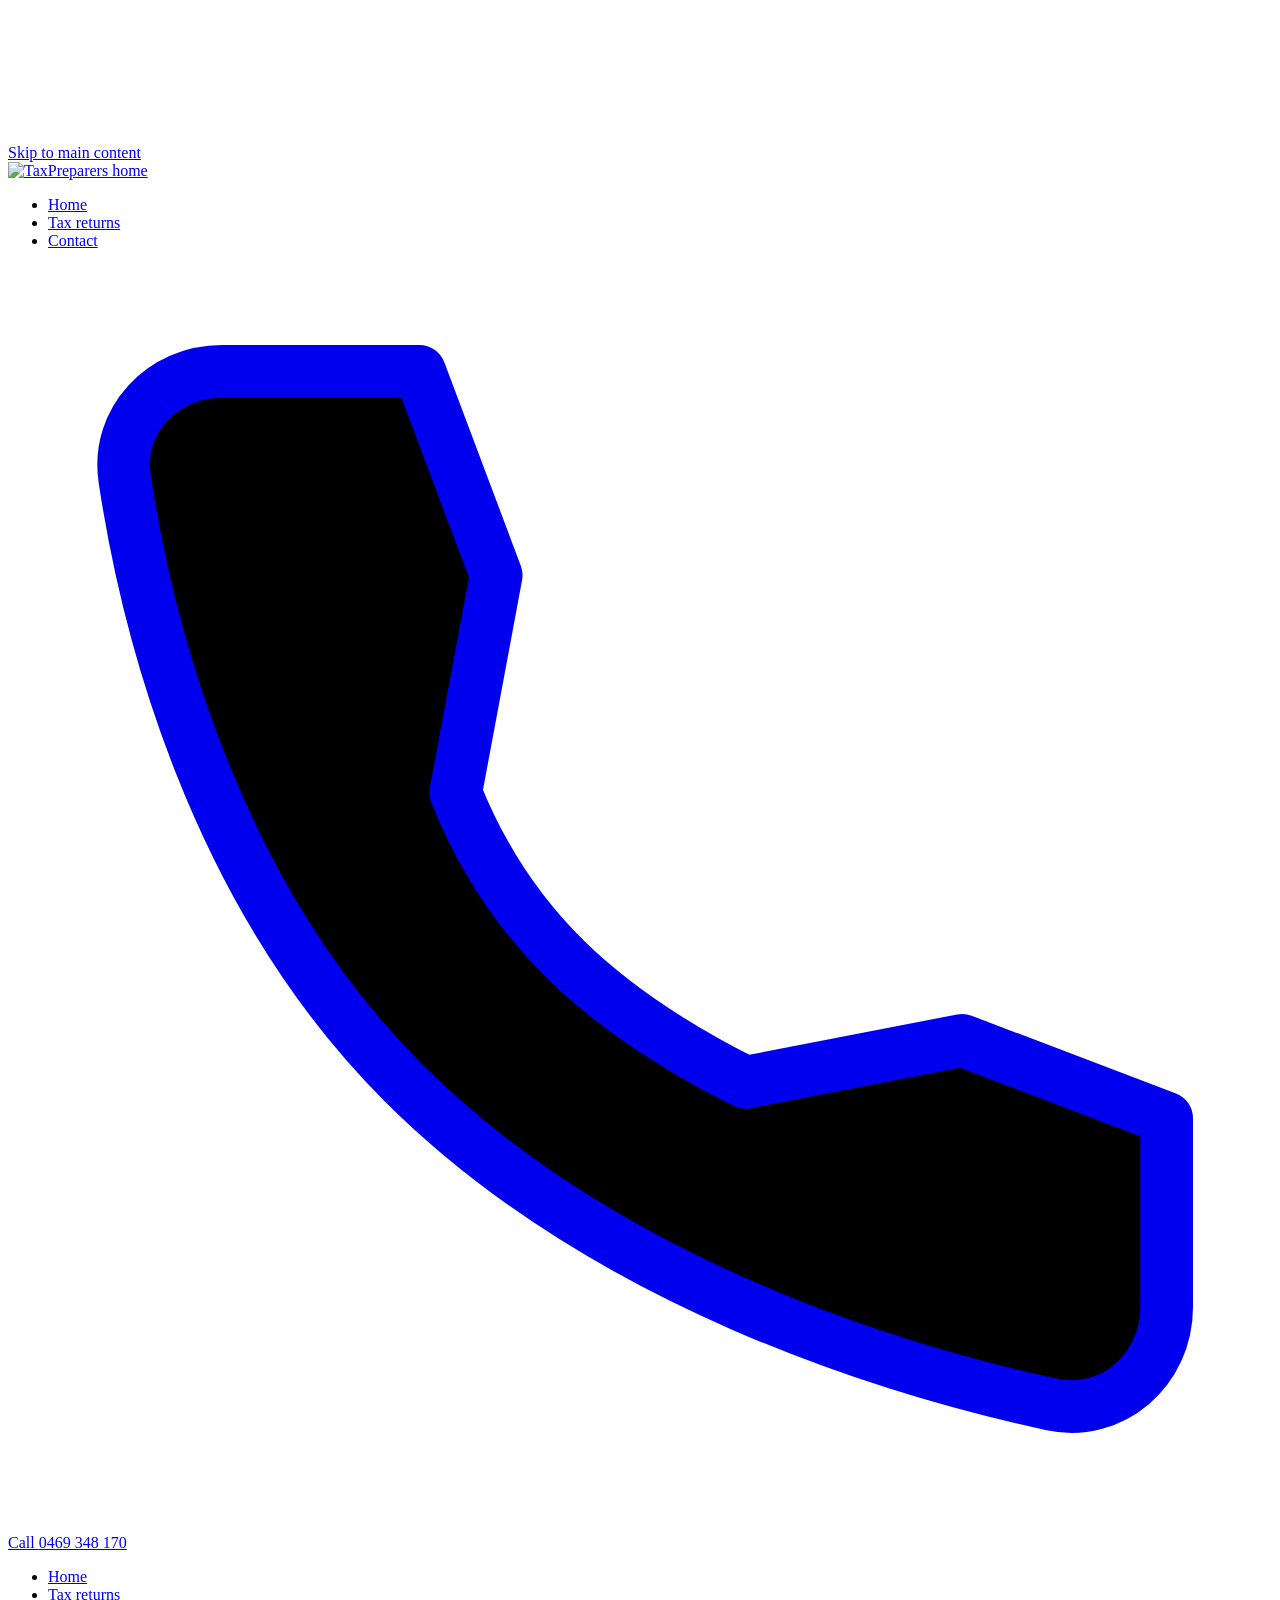
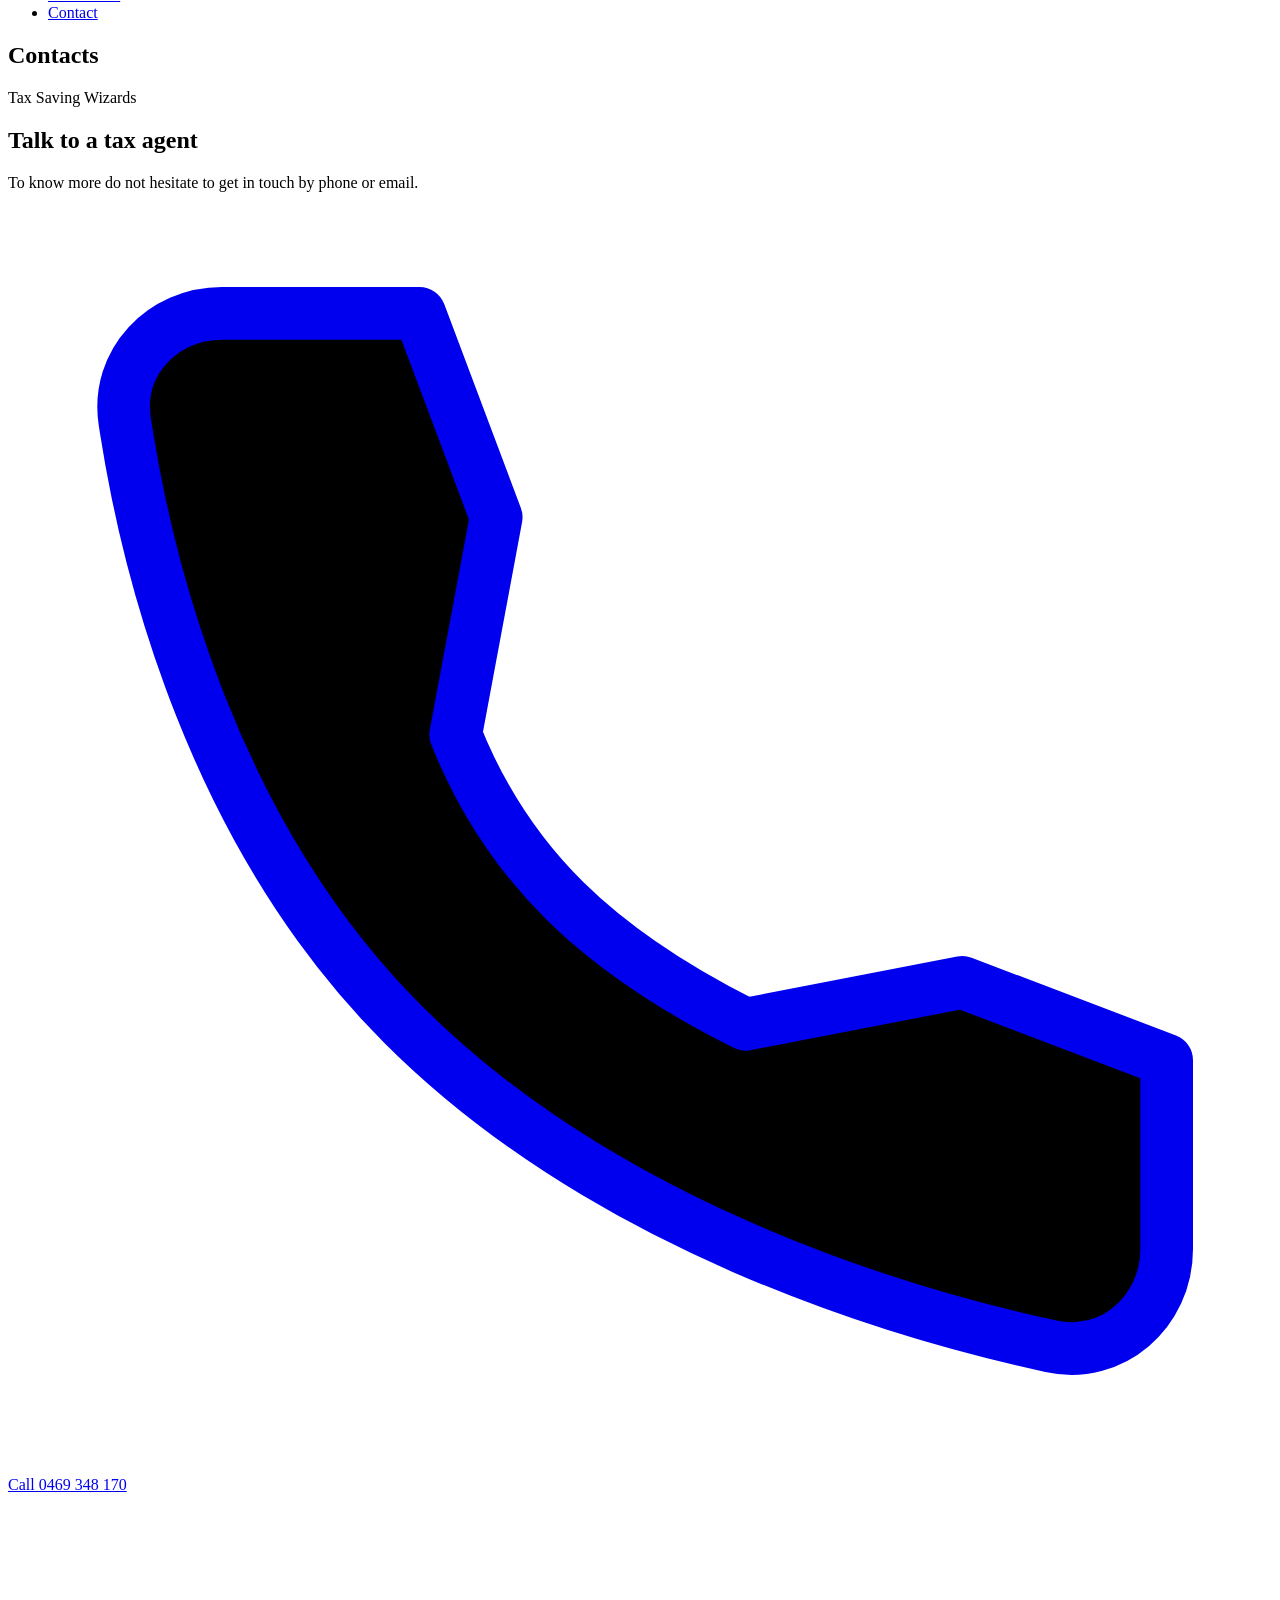
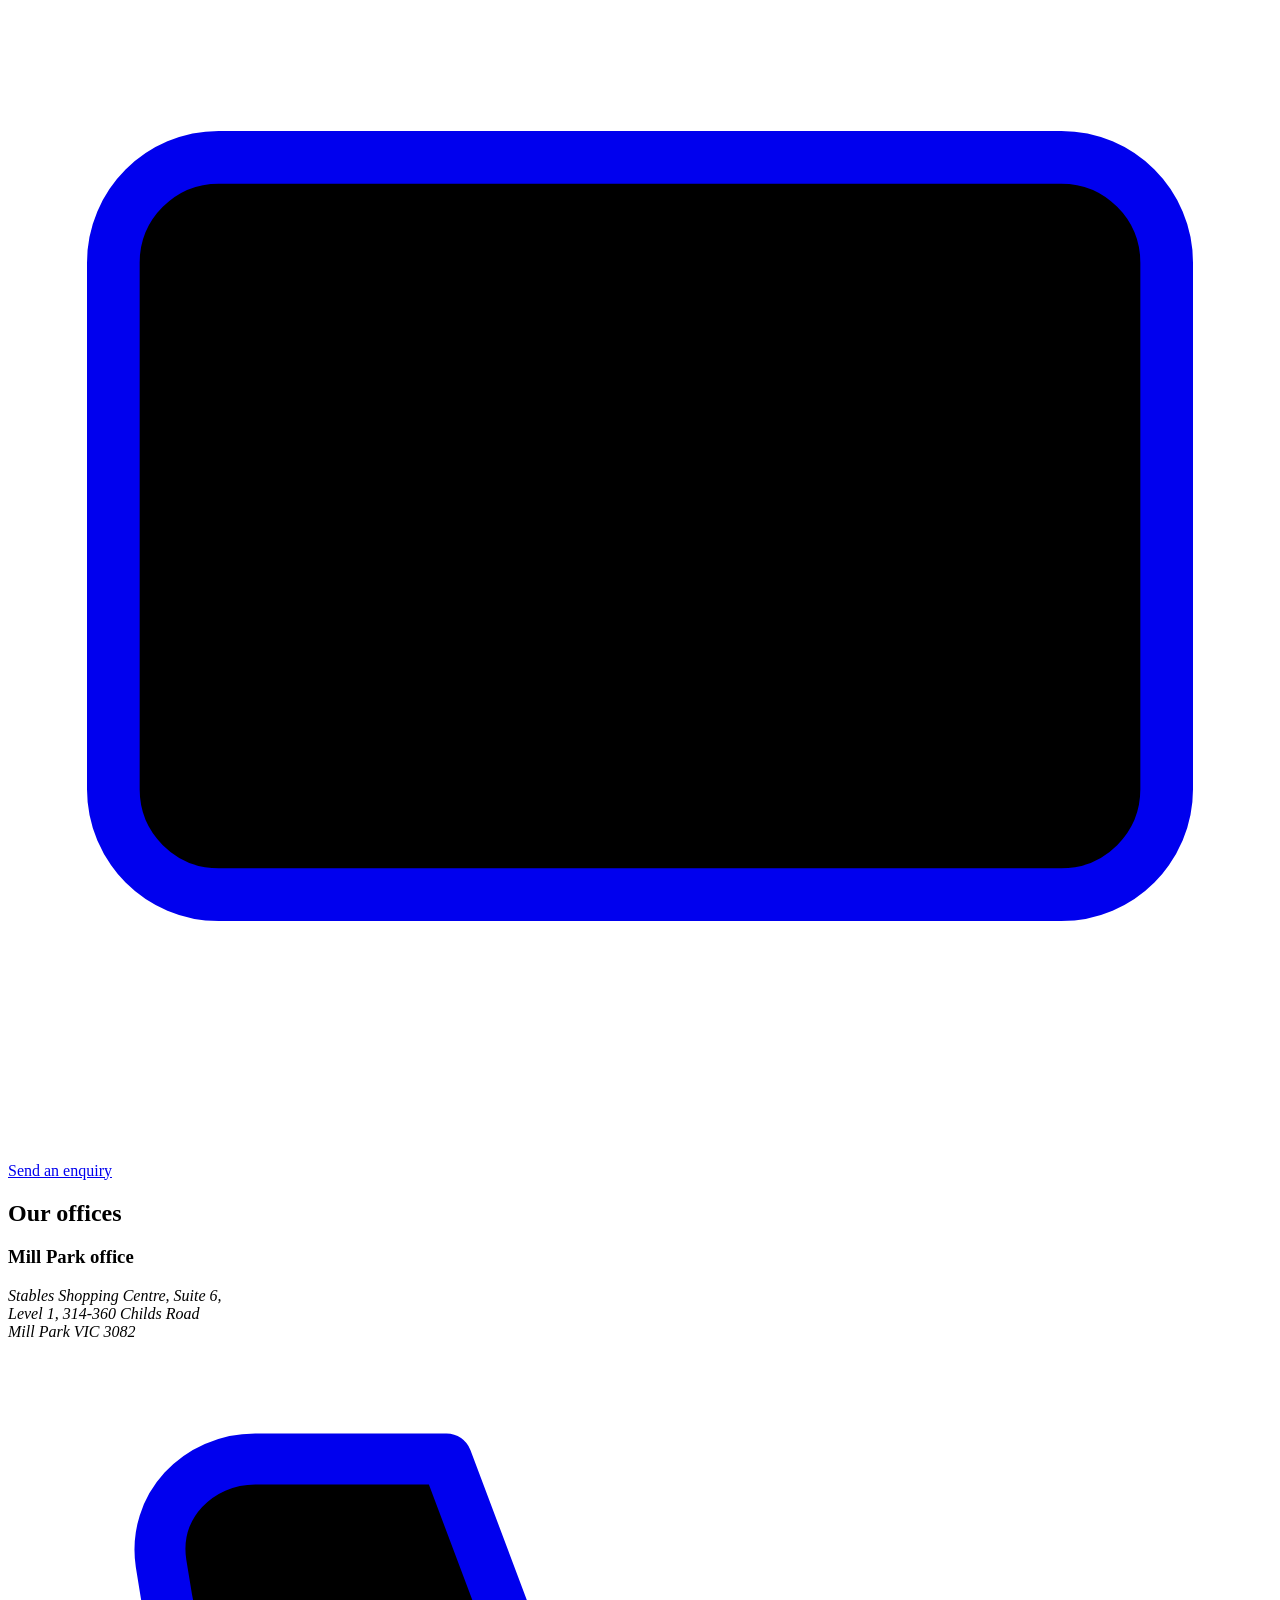
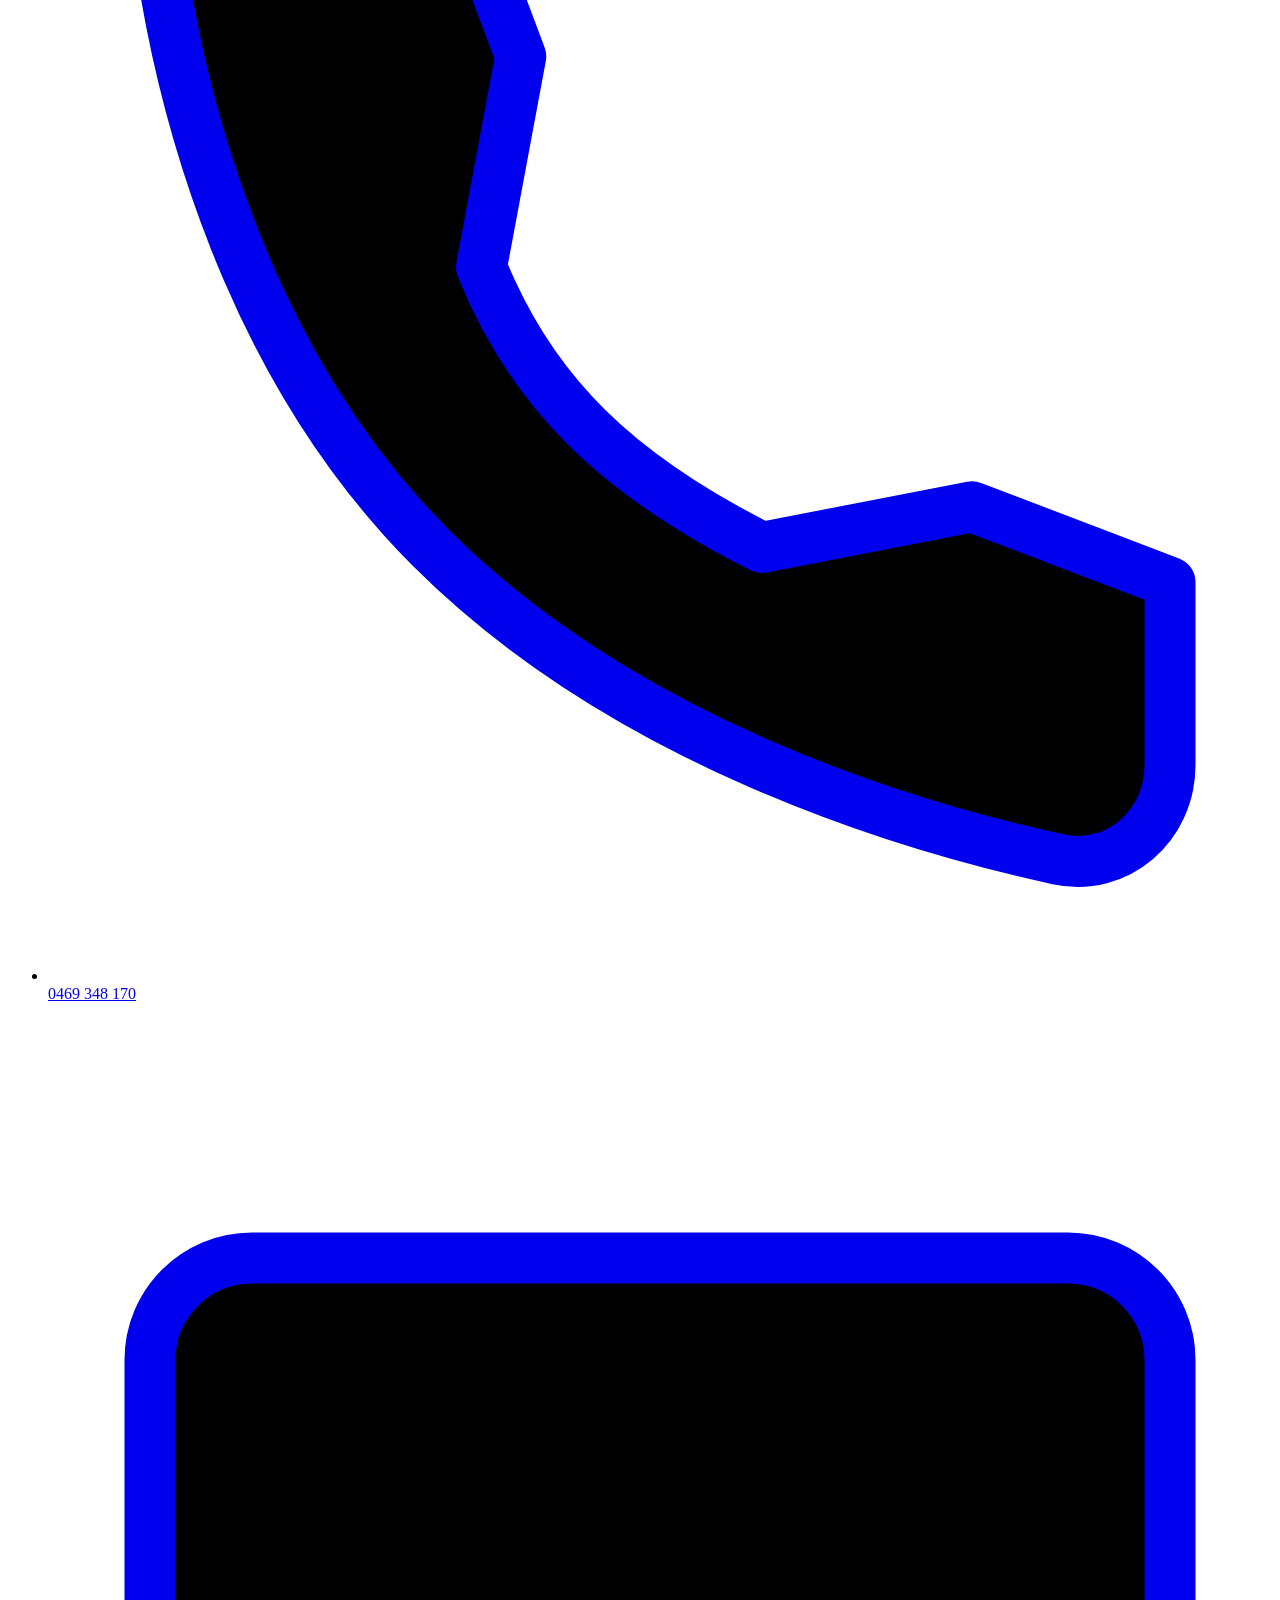
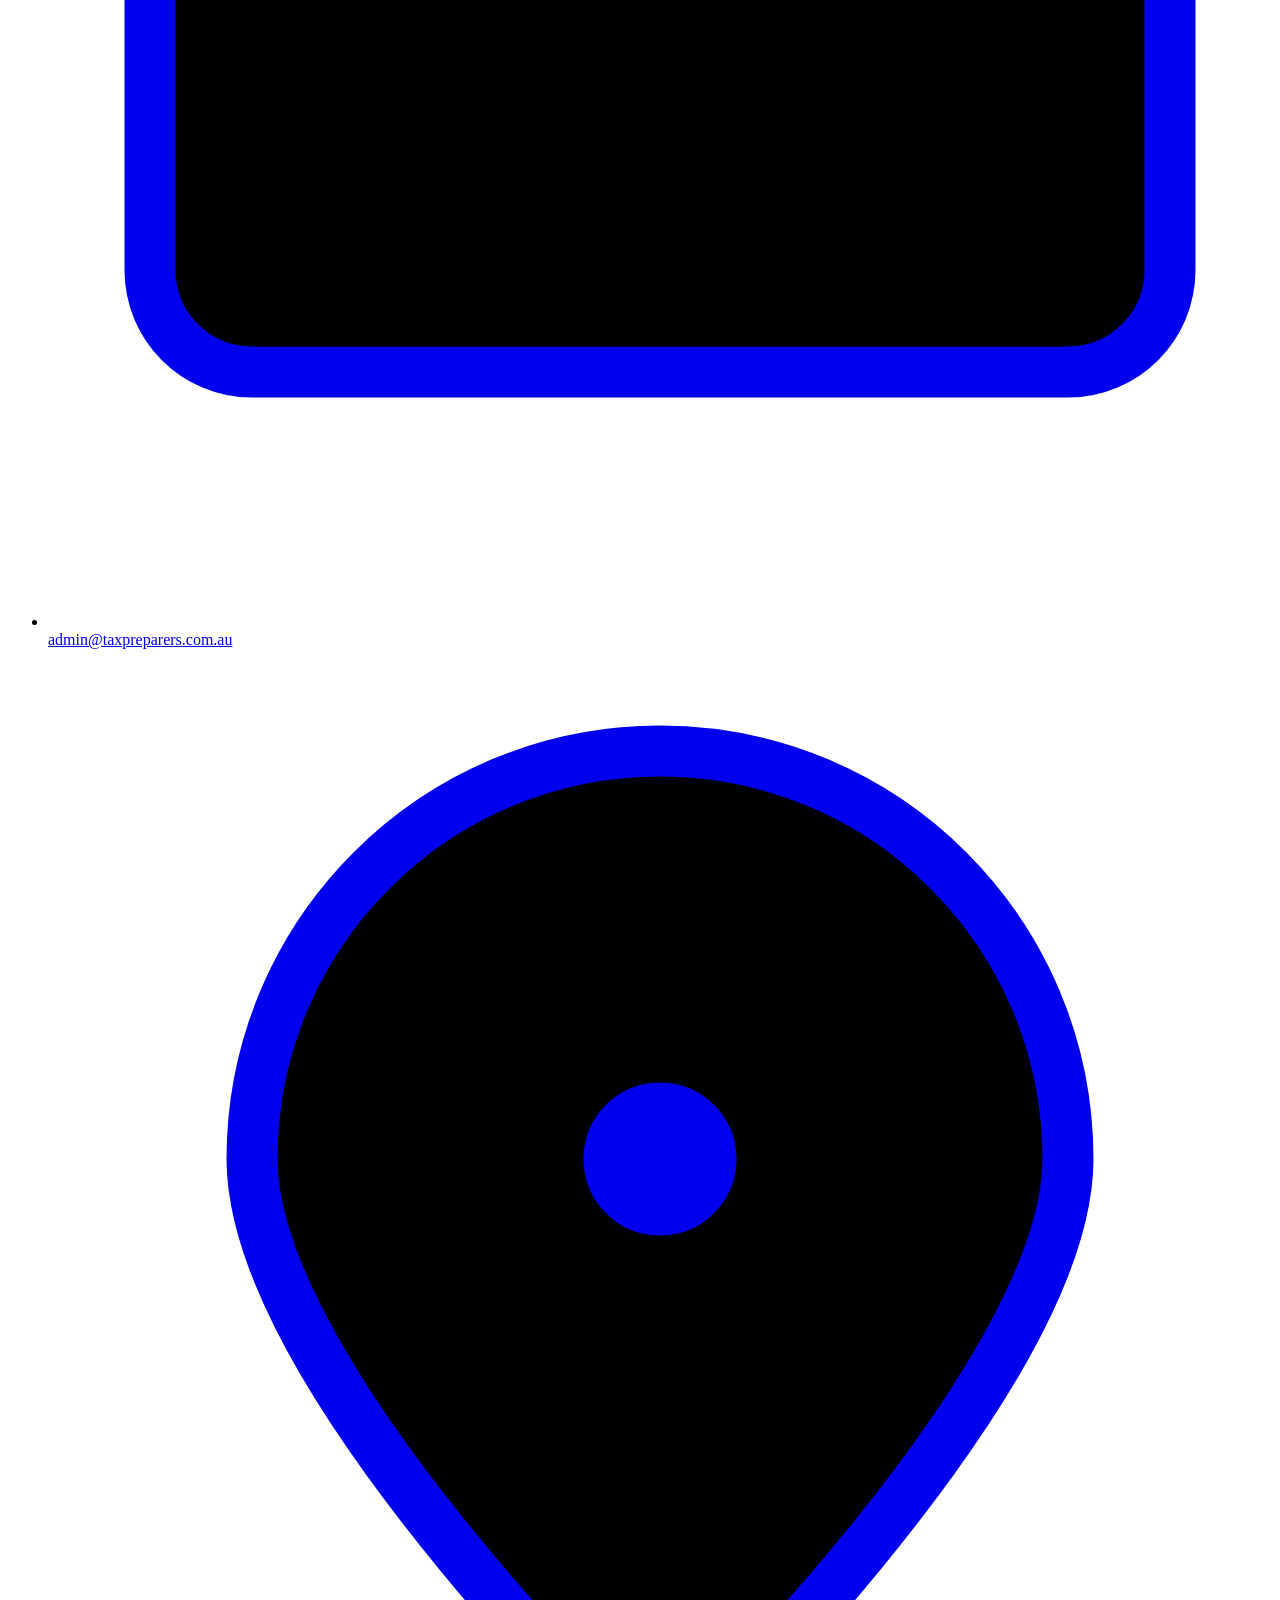
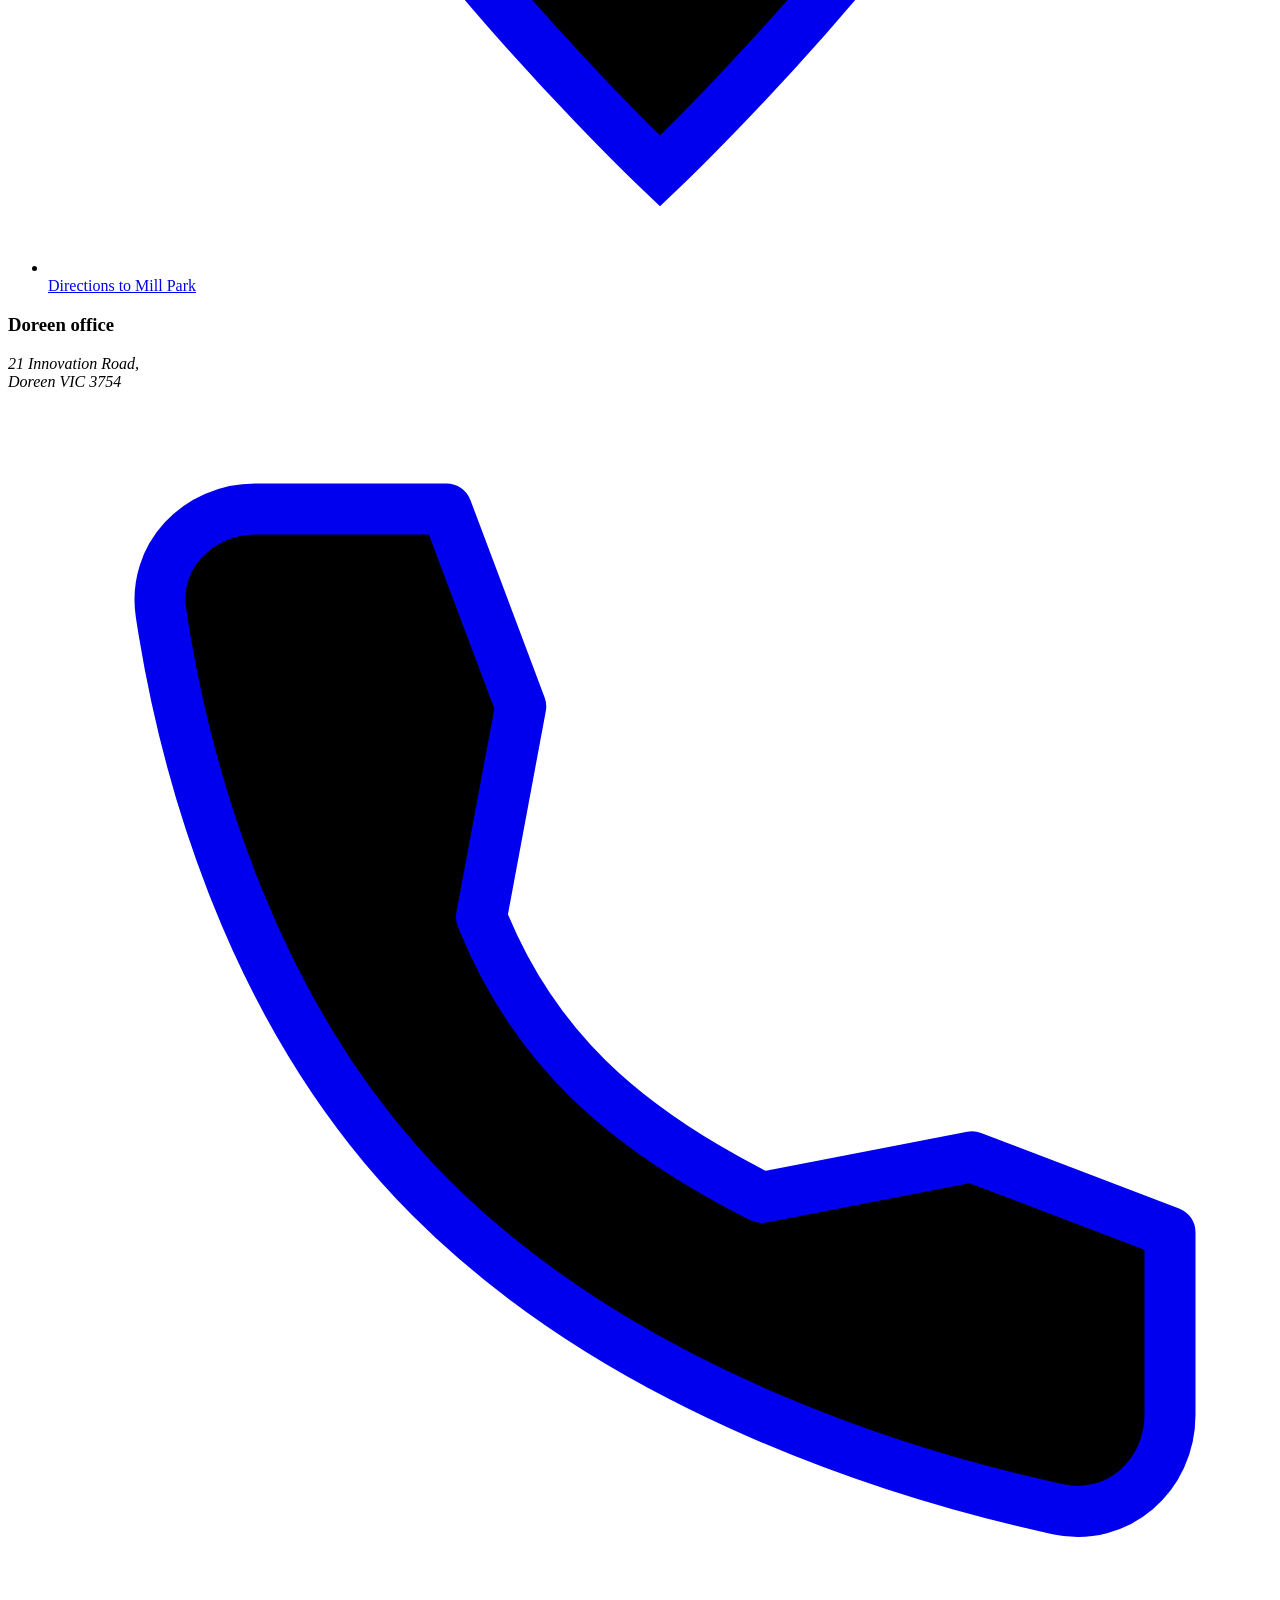
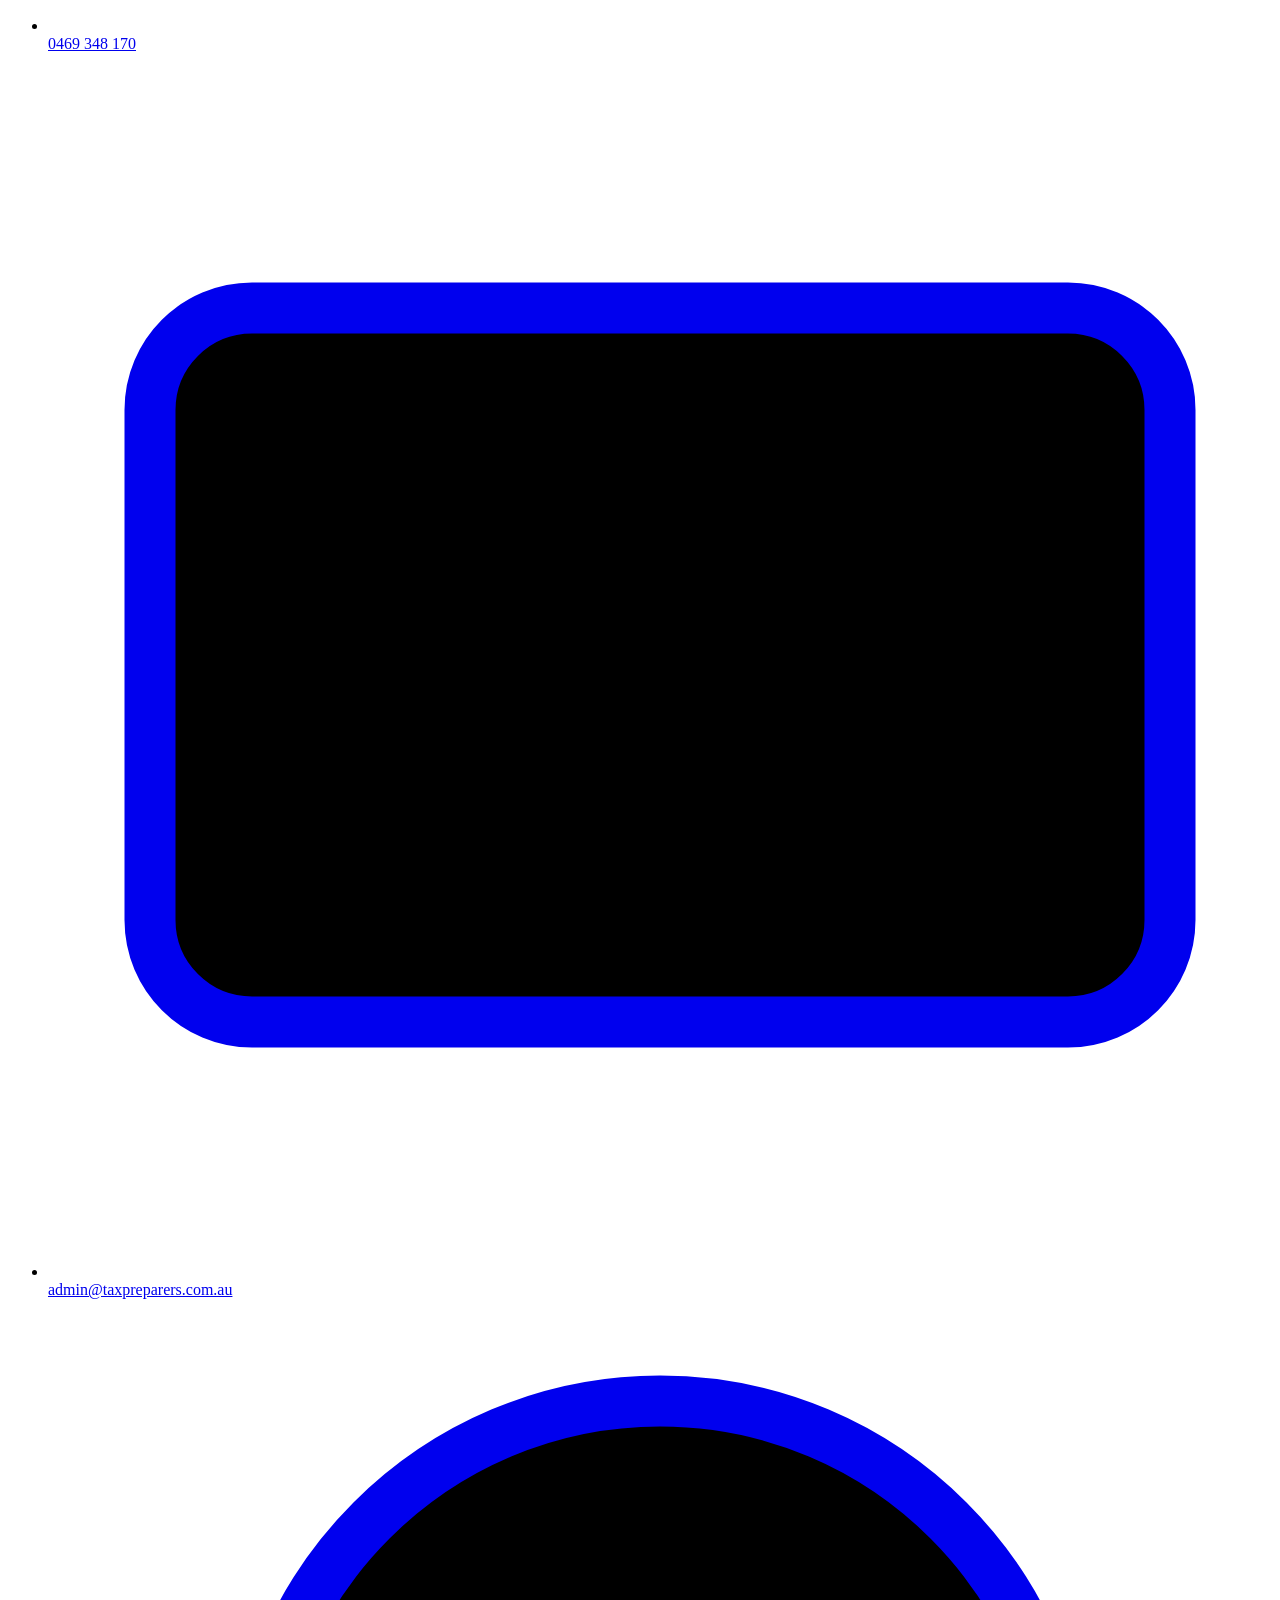
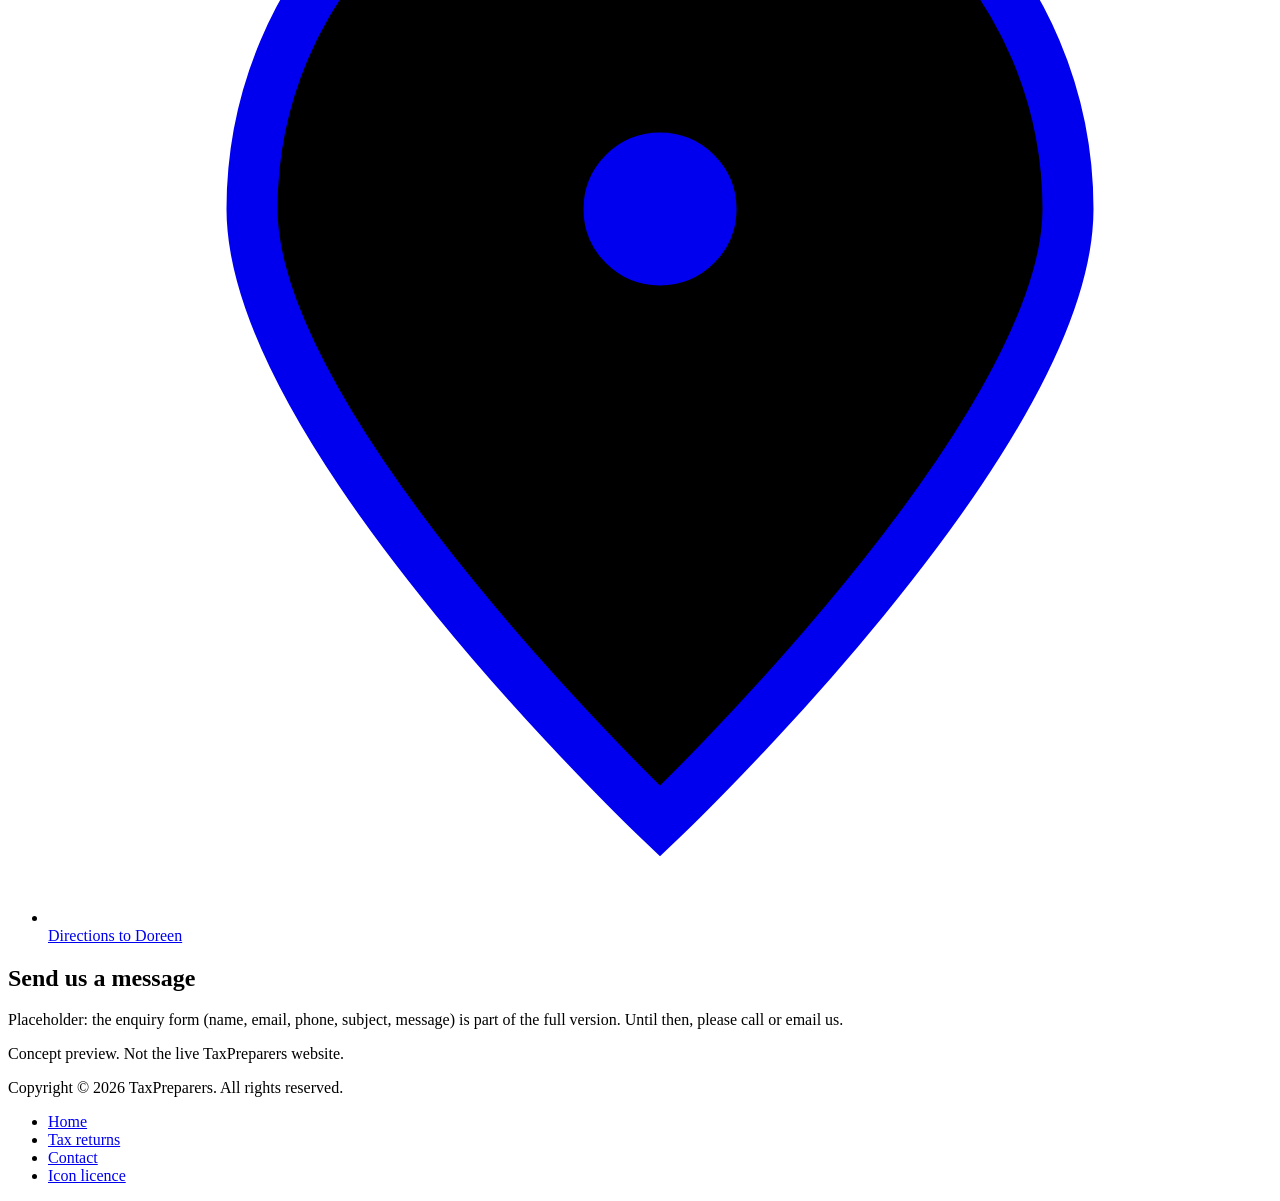
==== tax-preparers-static-site/contacts/index.html @ a6121107 "site" ====
<!doctype html>
<html lang="en-AU">
  <head>
    <meta charset="utf-8">
    <meta name="viewport" content="width=device-width, initial-scale=1">
    <title>Contacts - TaxPreparers | Mill Park and Doreen offices</title>
    <meta name="description" content="Call TaxPreparers on 0469 348 170 or email admin@taxpreparers.com.au. Offices at the Stables Shopping Centre, Mill Park and Innovation Road, Doreen.">
    <!-- Concept preview: keep out of search until the owner approves and the site launches. -->
    <meta name="robots" content="noindex, nofollow">
    <link rel="canonical" href="https://www.taxpreparers.com.au/contacts/">
    <meta property="og:type" content="website">
    <meta property="og:title" content="Contacts - TaxPreparers | Mill Park and Doreen offices">
    <meta property="og:description" content="Call TaxPreparers on 0469 348 170 or email admin@taxpreparers.com.au. Offices at the Stables Shopping Centre, Mill Park and Innovation Road, Doreen.">
    <meta property="og:url" content="https://www.taxpreparers.com.au/contacts/">
    <meta name="theme-color" content="#2f3a82">
    <link rel="icon" href="/assets/images/favicon.svg" type="image/svg+xml">
    <link rel="preload" href="/assets/fonts/ibm-plex-sans-latin-700-italic.woff2" as="font" type="font/woff2" crossorigin>
    <link rel="preload" href="/assets/fonts/ibm-plex-sans-latin-400-normal.woff2" as="font" type="font/woff2" crossorigin>
    <link rel="preload" href="/assets/fonts/ibm-plex-sans-latin-600-normal.woff2" as="font" type="font/woff2" crossorigin>
    <link rel="stylesheet" href="/styles.css">
  </head>
  <body>
    <a class="skip-link" href="#main">Skip to main content</a>
    <svg class="icon-sprite" aria-hidden="true" focusable="false" xmlns="http://www.w3.org/2000/svg">
      <symbol id="i-phone" viewBox="0 0 24 24"><path d="M18.1182 14.702L14 15.5C11.2183 14.1038 9.5 12.5 8.5 10L9.26995 5.8699L7.81452 2L4.0636 2C2.93605 2 2.04814 2.93178 2.21654 4.04668C2.63695 6.83 3.87653 11.8765 7.5 15.5C11.3052 19.3052 16.7857 20.9564 19.802 21.6127C20.9668 21.8662 22 20.9575 22 19.7655L22 16.1812L18.1182 14.702Z" stroke="currentColor" stroke-linecap="round" stroke-linejoin="round"/></symbol>
      <symbol id="i-mail" viewBox="0 0 24 24"><path d="M7 9L12 12.5L17 9" stroke="currentColor" stroke-linecap="round" stroke-linejoin="round"/><path d="M2 17V7C2 5.89543 2.89543 5 4 5H20C21.1046 5 22 5.89543 22 7V17C22 18.1046 21.1046 19 20 19H4C2.89543 19 2 18.1046 2 17Z" stroke="currentColor"/></symbol>
      <symbol id="i-map-pin" viewBox="0 0 24 24"><path d="M20 10C20 14.4183 12 22 12 22C12 22 4 14.4183 4 10C4 5.58172 7.58172 2 12 2C16.4183 2 20 5.58172 20 10Z" stroke="currentColor"/><path d="M12 11C12.5523 11 13 10.5523 13 10C13 9.44772 12.5523 9 12 9C11.4477 9 11 9.44772 11 10C11 10.5523 11.4477 11 12 11Z" fill="currentColor" stroke="currentColor" stroke-linecap="round" stroke-linejoin="round"/></symbol>
      <symbol id="i-arrow-right" viewBox="0 0 24 24"><path d="M3 12L21 12M21 12L12.5 3.5M21 12L12.5 20.5" stroke="currentColor" stroke-linecap="round" stroke-linejoin="round"/></symbol>
      <symbol id="i-arrow-up-right" viewBox="0 0 24 24"><path d="M6.00005 19L19 5.99996M19 5.99996V18.48M19 5.99996H6.52005" stroke="currentColor" stroke-linecap="round" stroke-linejoin="round"/></symbol>
      <symbol id="i-nav-arrow-left" viewBox="0 0 24 24"><path d="M15 6L9 12L15 18" stroke="currentColor" stroke-linecap="round" stroke-linejoin="round"/></symbol>
      <symbol id="i-nav-arrow-right" viewBox="0 0 24 24"><path d="M9 6L15 12L9 18" stroke="currentColor" stroke-linecap="round" stroke-linejoin="round"/></symbol>
      <symbol id="i-nav-arrow-down" viewBox="0 0 24 24"><path d="M6 9L12 15L18 9" stroke="currentColor" stroke-linecap="round" stroke-linejoin="round"/></symbol>
      <symbol id="i-check" viewBox="0 0 24 24"><path d="M5 13L9 17L19 7" stroke="currentColor" stroke-linecap="round" stroke-linejoin="round"/></symbol>
      <symbol id="i-star" viewBox="0 0 24 24"><path d="M8.58737 8.23597L11.1849 3.00376C11.5183 2.33208 12.4817 2.33208 12.8151 3.00376L15.4126 8.23597L21.2215 9.08017C21.9668 9.18848 22.2638 10.0994 21.7243 10.6219L17.5217 14.6918L18.5135 20.4414C18.6409 21.1798 17.8614 21.7428 17.1945 21.3941L12 18.678L6.80547 21.3941C6.1386 21.7428 5.35909 21.1798 5.48645 20.4414L6.47825 14.6918L2.27575 10.6219C1.73617 10.0994 2.03322 9.18848 2.77852 9.08017L8.58737 8.23597Z" fill="currentColor" stroke="currentColor" stroke-linecap="round" stroke-linejoin="round"/></symbol>
    </svg>
    <header class="site-header">
      <div class="shell header-inner">
        <a class="brand" href="/">
          <img src="/assets/images/taxpreparers-logo.svg" alt="TaxPreparers home" width="310" height="89">
        </a>
        <nav class="site-nav" aria-label="Main">
          <ul>
              <li><a href="/">Home</a></li>
              <li><a href="/taxation/">Tax returns</a></li>
              <li><a href="/contacts/" aria-current="page">Contact</a></li>
          </ul>
        </nav>
        <a class="button button-action header-call" href="tel:+61469348170">
          <svg class="icon" aria-hidden="true" focusable="false" viewBox="0 0 24 24"><use href="#i-phone"/></svg>
          <span><span class="call-label">Call </span>0469 348 170</span>
        </a>
      </div>
      <div class="nav-row">
        <nav class="shell site-nav" aria-label="Main">
          <ul>
              <li><a href="/">Home</a></li>
              <li><a href="/taxation/">Tax returns</a></li>
              <li><a href="/contacts/" aria-current="page">Contact</a></li>
          </ul>
        </nav>
      </div>
    </header>

    <main id="main">
      <section class="page-head on-brand">
        <div class="shell">
          <h1>Contacts</h1>
          <p>Tax Saving Wizards</p>
        </div>
      </section>

      <section class="section">
        <div class="shell">
          <div class="prose">
            <h2>Talk to a tax agent</h2>
            <p>To know more do not hesitate to get in touch by phone or email.</p>
            <div class="contact-actions">
              <a class="button button-action button-large" href="tel:+61469348170"><svg class="icon" aria-hidden="true" focusable="false" viewBox="0 0 24 24"><use href="#i-phone"/></svg><span>Call 0469 348 170</span></a>
              <a class="button button-outline button-large" href="#enquiry"><svg class="icon" aria-hidden="true" focusable="false" viewBox="0 0 24 24"><use href="#i-mail"/></svg><span>Send an enquiry</span></a>
            </div>
          </div>
        </div>
      </section>

      <section class="section section-band" aria-labelledby="offices-title">
        <div class="shell">
          <h2 id="offices-title" class="gap-below-lg">Our offices</h2>
          <div class="offices">
            <div class="office">
              <h3>Mill Park office</h3>
              <address>Stables Shopping Centre, Suite 6,<br>Level 1, 314-360 Childs Road<br>Mill Park VIC 3082</address>
              <ul>
                <li><a href="tel:+61469348170"><svg class="icon" aria-hidden="true" focusable="false" viewBox="0 0 24 24"><use href="#i-phone"/></svg><span>0469 348 170</span></a></li>
                <li><a href="mailto:admin@taxpreparers.com.au"><svg class="icon" aria-hidden="true" focusable="false" viewBox="0 0 24 24"><use href="#i-mail"/></svg><span>admin@taxpreparers.com.au</span></a></li>
                <li><a href="https://www.google.com/maps/dir/?api=1&destination=Stables+Shopping+Centre+314-360+Childs+Road+Mill+Park+VIC+3082" rel="noopener"><svg class="icon" aria-hidden="true" focusable="false" viewBox="0 0 24 24"><use href="#i-map-pin"/></svg><span>Directions to Mill Park</span></a></li>
              </ul>
            </div>
            <div class="office">
              <h3>Doreen office</h3>
              <address>21 Innovation Road,<br>Doreen VIC 3754</address>
              <ul>
                <li><a href="tel:+61469348170"><svg class="icon" aria-hidden="true" focusable="false" viewBox="0 0 24 24"><use href="#i-phone"/></svg><span>0469 348 170</span></a></li>
                <li><a href="mailto:admin@taxpreparers.com.au"><svg class="icon" aria-hidden="true" focusable="false" viewBox="0 0 24 24"><use href="#i-mail"/></svg><span>admin@taxpreparers.com.au</span></a></li>
                <li><a href="https://www.google.com/maps/dir/?api=1&destination=21+Innovation+Road+Doreen+VIC+3754" rel="noopener"><svg class="icon" aria-hidden="true" focusable="false" viewBox="0 0 24 24"><use href="#i-map-pin"/></svg><span>Directions to Doreen</span></a></li>
              </ul>
            </div>
          </div>
        </div>
      </section>

      <section class="section" id="enquiry" aria-labelledby="form-title">
        <div class="shell prose">
          <h2 id="form-title">Send us a message</h2>
          <p class="placeholder-note">Placeholder: the enquiry form (name, email, phone, subject, message) is part of the full version. Until then, please call or email us.</p>
        </div>
      </section>
    </main>

    <footer class="site-footer">
      <div class="shell footer-inner">
        <div>
          <p class="concept-flag">Concept preview. Not the live TaxPreparers website.</p>
          <p>Copyright &copy; 2026 TaxPreparers. All rights reserved.</p>
        </div>
        <ul>
          <li><a href="/">Home</a></li>
          <li><a href="/taxation/">Tax returns</a></li>
          <li><a href="/contacts/">Contact</a></li>
          <li><a href="/assets/icons/LICENSE-iconoir.txt">Icon licence</a></li>
        </ul>
      </div>
    </footer>
    <script src="/script.js" defer></script>
  </body>
</html>
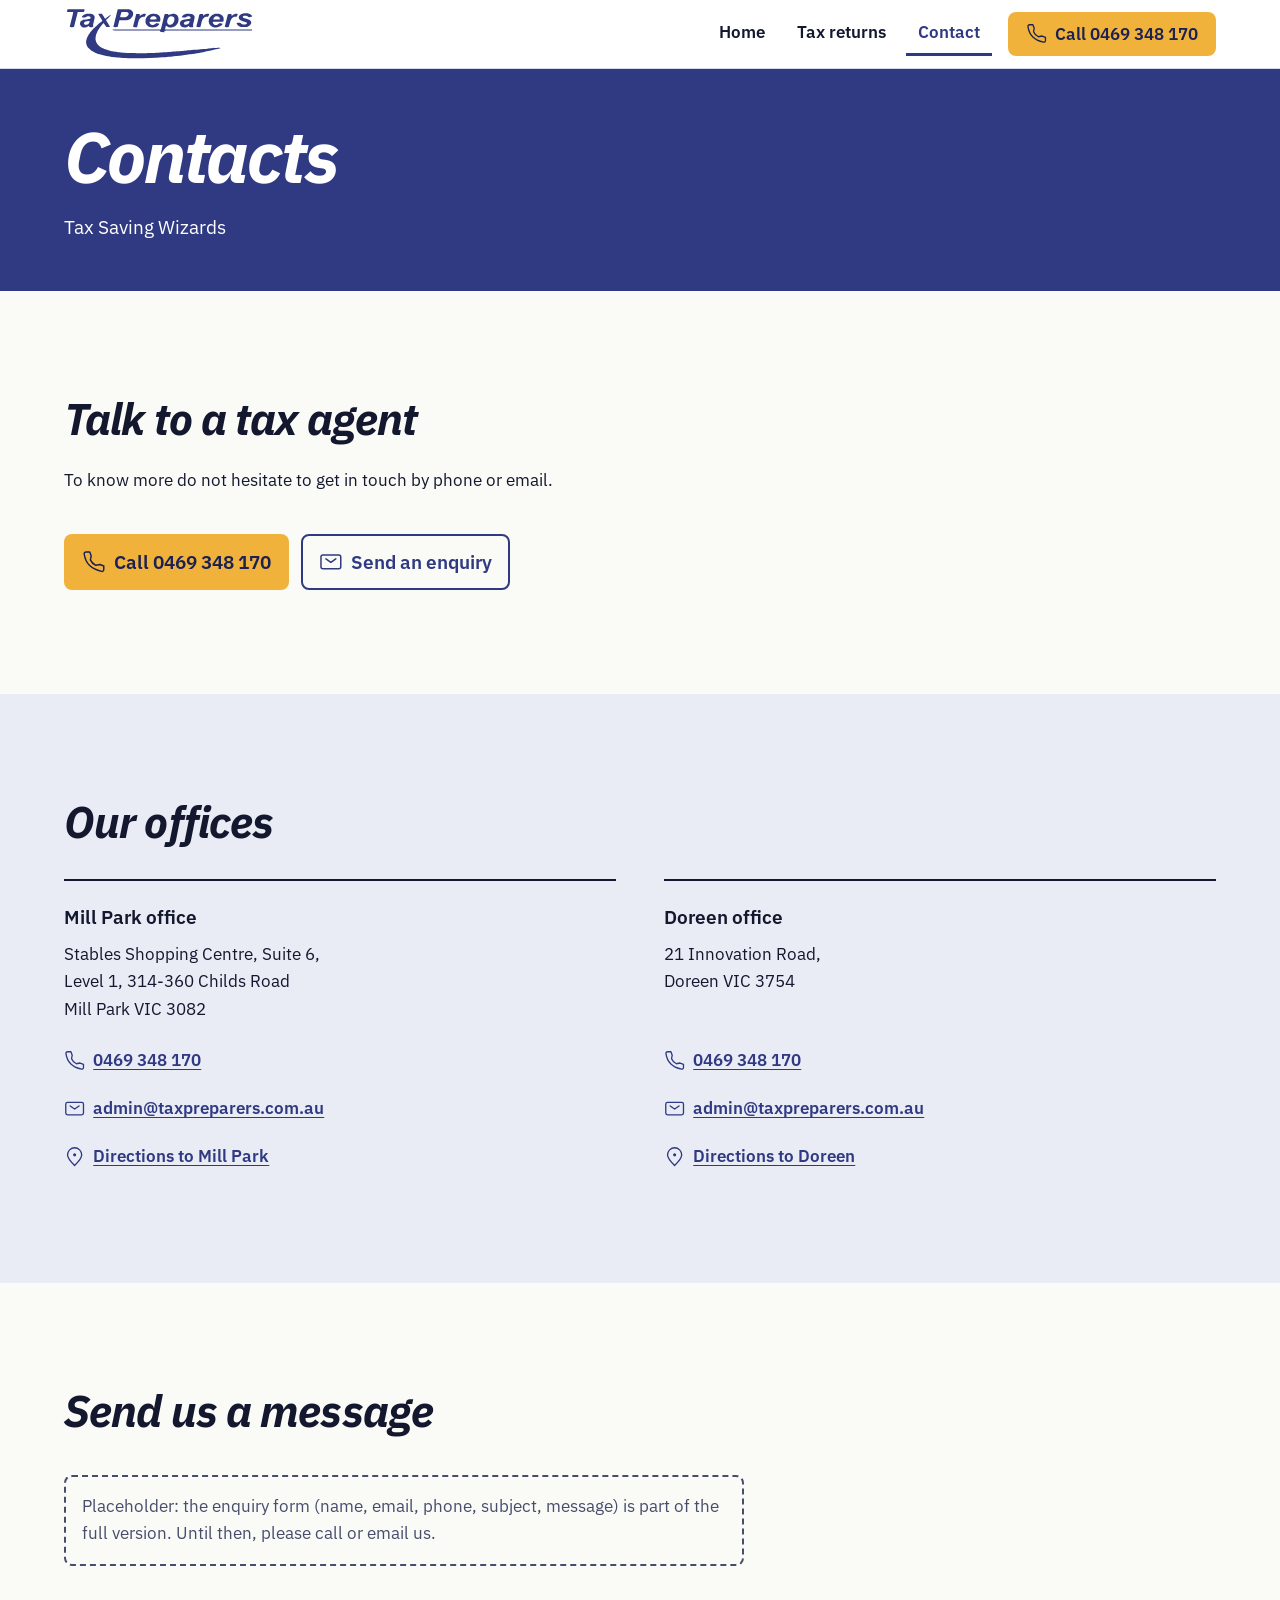
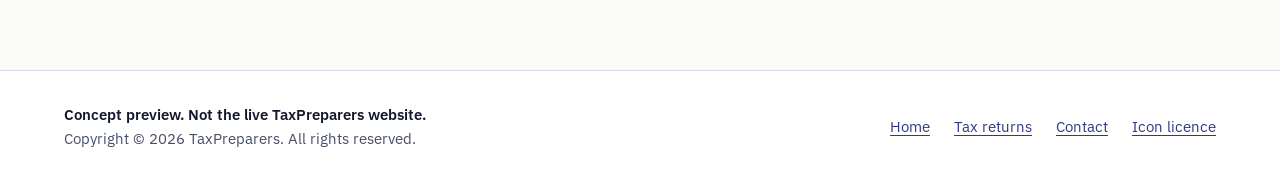
==== commit df5bfda3: "Publish concept preview to GitHub Pages Switch site links and assets from root-relative to relative " ====
--- a/tax-preparers-static-site/contacts/index.html
+++ b/tax-preparers-static-site/contacts/index.html
@@ -13,11 +13,11 @@
     <meta property="og:description" content="Call TaxPreparers on 0469 348 170 or email admin@taxpreparers.com.au. Offices at the Stables Shopping Centre, Mill Park and Innovation Road, Doreen.">
     <meta property="og:url" content="https://www.taxpreparers.com.au/contacts/">
     <meta name="theme-color" content="#2f3a82">
-    <link rel="icon" href="/assets/images/favicon.svg" type="image/svg+xml">
-    <link rel="preload" href="/assets/fonts/ibm-plex-sans-latin-700-italic.woff2" as="font" type="font/woff2" crossorigin>
-    <link rel="preload" href="/assets/fonts/ibm-plex-sans-latin-400-normal.woff2" as="font" type="font/woff2" crossorigin>
-    <link rel="preload" href="/assets/fonts/ibm-plex-sans-latin-600-normal.woff2" as="font" type="font/woff2" crossorigin>
-    <link rel="stylesheet" href="/styles.css">
+    <link rel="icon" href="../assets/images/favicon.svg" type="image/svg+xml">
+    <link rel="preload" href="../assets/fonts/ibm-plex-sans-latin-700-italic.woff2" as="font" type="font/woff2" crossorigin>
+    <link rel="preload" href="../assets/fonts/ibm-plex-sans-latin-400-normal.woff2" as="font" type="font/woff2" crossorigin>
+    <link rel="preload" href="../assets/fonts/ibm-plex-sans-latin-600-normal.woff2" as="font" type="font/woff2" crossorigin>
+    <link rel="stylesheet" href="../styles.css">
   </head>
   <body>
     <a class="skip-link" href="#main">Skip to main content</a>
@@ -35,14 +35,14 @@
     </svg>
     <header class="site-header">
       <div class="shell header-inner">
-        <a class="brand" href="/">
-          <img src="/assets/images/taxpreparers-logo.svg" alt="TaxPreparers home" width="310" height="89">
+        <a class="brand" href="../">
+          <img src="../assets/images/taxpreparers-logo.svg" alt="TaxPreparers home" width="310" height="89">
         </a>
         <nav class="site-nav" aria-label="Main">
           <ul>
-              <li><a href="/">Home</a></li>
-              <li><a href="/taxation/">Tax returns</a></li>
-              <li><a href="/contacts/" aria-current="page">Contact</a></li>
+              <li><a href="../">Home</a></li>
+              <li><a href="../taxation/">Tax returns</a></li>
+              <li><a href="../contacts/" aria-current="page">Contact</a></li>
           </ul>
         </nav>
         <a class="button button-action header-call" href="tel:+61469348170">
@@ -53,9 +53,9 @@
       <div class="nav-row">
         <nav class="shell site-nav" aria-label="Main">
           <ul>
-              <li><a href="/">Home</a></li>
-              <li><a href="/taxation/">Tax returns</a></li>
-              <li><a href="/contacts/" aria-current="page">Contact</a></li>
+              <li><a href="../">Home</a></li>
+              <li><a href="../taxation/">Tax returns</a></li>
+              <li><a href="../contacts/" aria-current="page">Contact</a></li>
           </ul>
         </nav>
       </div>
@@ -123,13 +123,13 @@
           <p>Copyright &copy; 2026 TaxPreparers. All rights reserved.</p>
         </div>
         <ul>
-          <li><a href="/">Home</a></li>
-          <li><a href="/taxation/">Tax returns</a></li>
-          <li><a href="/contacts/">Contact</a></li>
-          <li><a href="/assets/icons/LICENSE-iconoir.txt">Icon licence</a></li>
+          <li><a href="../">Home</a></li>
+          <li><a href="../taxation/">Tax returns</a></li>
+          <li><a href="../contacts/">Contact</a></li>
+          <li><a href="../assets/icons/LICENSE-iconoir.txt">Icon licence</a></li>
         </ul>
       </div>
     </footer>
-    <script src="/script.js" defer></script>
+    <script src="../script.js" defer></script>
   </body>
 </html>
--- a/tax-preparers-static-site/styles.css
+++ b/tax-preparers-static-site/styles.css
@@ -0,0 +1,1238 @@
+/* TaxPreparers concept. Tokens: primitives, then semantic roles, then components. */
+
+@font-face {
+  font-family: "IBM Plex Sans";
+  font-style: normal;
+  font-weight: 400;
+  font-display: swap;
+  src: url("assets/fonts/ibm-plex-sans-latin-400-normal.woff2") format("woff2");
+}
+
+@font-face {
+  font-family: "IBM Plex Sans";
+  font-style: normal;
+  font-weight: 600;
+  font-display: swap;
+  src: url("assets/fonts/ibm-plex-sans-latin-600-normal.woff2") format("woff2");
+}
+
+@font-face {
+  font-family: "IBM Plex Sans";
+  font-style: italic;
+  font-weight: 700;
+  font-display: swap;
+  src: url("assets/fonts/ibm-plex-sans-latin-700-italic.woff2") format("woff2");
+}
+
+:root {
+  /* Primitives. Navy is sampled from the TaxPreparers logo; amber is a concept accent. */
+  --navy-900: #1b2152;
+  --navy-700: #2f3a82;
+  --navy-300: #aab1dc;
+  --navy-100: #e9ebf5;
+  --ink-900: #14182e;
+  --ink-600: #474d6b;
+  --paper-50: #fafaf7;
+  --white: #ffffff;
+  --amber-400: #f0b23a;
+  --amber-300: #f6c765;
+  --amber-500: #e39b0c;
+  --line-200: #d5d8e6;
+
+  /* Semantic */
+  --color-bg: var(--paper-50);
+  --color-surface: var(--white);
+  --color-band: var(--navy-100);
+  --color-text: var(--ink-900);
+  --color-text-muted: var(--ink-600);
+  --color-brand: var(--navy-700);
+  --color-brand-deep: var(--navy-900);
+  --color-on-brand: var(--white);
+  --color-on-brand-muted: var(--navy-300);
+  --color-action: var(--amber-400);
+  --color-action-hover: var(--amber-300);
+  --color-on-action: var(--navy-900);
+  --color-rating: var(--amber-500);
+  --color-line: var(--line-200);
+  --color-line-on-brand: rgb(255 255 255 / 0.22);
+  --color-focus: var(--navy-700);
+
+  --font-sans: "IBM Plex Sans", "Segoe UI", system-ui, -apple-system, Arial, sans-serif;
+
+  --space-1: 0.25rem;
+  --space-2: 0.5rem;
+  --space-3: 0.75rem;
+  --space-4: 1rem;
+  --space-5: 1.5rem;
+  --space-6: 2rem;
+  --space-7: 3rem;
+  --space-8: 4.5rem;
+  --space-9: 6.5rem;
+
+  --radius-sm: 0.25rem;
+  --radius-md: 0.5rem;
+  --shell: 72rem;
+  --gutter: clamp(1rem, 4vw, 2.5rem);
+  --header-height: 4.25rem;
+  --ease-out: cubic-bezier(0.16, 1, 0.3, 1);
+}
+
+*,
+*::before,
+*::after {
+  box-sizing: border-box;
+}
+
+html {
+  scroll-padding-top: calc(var(--header-height) + var(--space-4));
+  -webkit-text-size-adjust: 100%;
+}
+
+body {
+  margin: 0;
+  background: var(--color-bg);
+  color: var(--color-text);
+  font-family: var(--font-sans);
+  font-size: 1.0625rem;
+  line-height: 1.6;
+  font-variant-numeric: tabular-nums;
+  caret-color: var(--color-brand);
+}
+
+::selection {
+  background: var(--color-brand);
+  color: var(--color-on-brand);
+}
+
+.on-brand ::selection {
+  background: var(--color-action);
+  color: var(--color-on-action);
+}
+
+img,
+svg {
+  display: block;
+  max-width: 100%;
+}
+
+img {
+  height: auto;
+}
+
+h1,
+h2,
+h3 {
+  margin: 0;
+  line-height: 1.1;
+  text-wrap: balance;
+}
+
+h1,
+h2 {
+  font-style: italic;
+  font-weight: 700;
+  letter-spacing: -0.02em;
+}
+
+h2 {
+  font-size: clamp(1.75rem, 1.2rem + 2.4vw, 2.75rem);
+}
+
+h3 {
+  font-size: 1.1875rem;
+  font-weight: 600;
+  line-height: 1.3;
+}
+
+p {
+  margin: 0;
+  max-width: 68ch;
+}
+
+a {
+  color: var(--color-brand);
+  text-decoration-thickness: 0.08em;
+  text-underline-offset: 0.2em;
+}
+
+a:hover {
+  text-decoration-thickness: 0.14em;
+}
+
+:focus-visible {
+  outline: 3px solid var(--color-focus);
+  outline-offset: 3px;
+  border-radius: var(--radius-sm);
+}
+
+.on-brand :focus-visible {
+  outline-color: var(--color-action);
+}
+
+.shell {
+  width: min(100% - 2 * var(--gutter), var(--shell));
+  margin-inline: auto;
+}
+
+.sr-only {
+  position: absolute;
+  width: 1px;
+  height: 1px;
+  margin: -1px;
+  padding: 0;
+  overflow: hidden;
+  clip-path: inset(50%);
+  white-space: nowrap;
+  border: 0;
+}
+
+.skip-link {
+  position: absolute;
+  left: var(--space-4);
+  top: -6rem;
+  z-index: 30;
+  padding: var(--space-3) var(--space-4);
+  background: var(--color-brand-deep);
+  color: var(--color-on-brand);
+  font-weight: 600;
+  border-radius: var(--radius-sm);
+}
+
+.skip-link:focus {
+  top: var(--space-3);
+  outline-color: var(--color-action);
+}
+
+.icon {
+  width: 1.25em;
+  height: 1.25em;
+  flex: none;
+  fill: none;
+  stroke: currentColor;
+  stroke-width: 1.5;
+}
+
+.icon-sprite {
+  position: absolute;
+  width: 0;
+  height: 0;
+  overflow: hidden;
+}
+
+/* Buttons */
+
+.button {
+  display: inline-flex;
+  align-items: center;
+  justify-content: center;
+  gap: var(--space-2);
+  min-height: 3rem;
+  padding: var(--space-3) var(--space-5);
+  border: 2px solid transparent;
+  border-radius: var(--radius-md);
+  font: inherit;
+  font-weight: 600;
+  line-height: 1.2;
+  text-decoration: none;
+  cursor: pointer;
+  transition: background-color 180ms var(--ease-out), border-color 180ms var(--ease-out), color 180ms var(--ease-out);
+}
+
+.button-action {
+  background: var(--color-action);
+  color: var(--color-on-action);
+}
+
+.button-action:hover {
+  background: var(--color-action-hover);
+}
+
+.button-ghost {
+  border-color: var(--color-on-brand-muted);
+  color: var(--color-on-brand);
+}
+
+.button-ghost:hover {
+  border-color: var(--color-on-brand);
+}
+
+.button-outline {
+  border-color: var(--color-brand);
+  color: var(--color-brand);
+  background: transparent;
+}
+
+.button-outline:hover {
+  background: var(--color-brand);
+  color: var(--color-on-brand);
+}
+
+.button-large {
+  min-height: 3.5rem;
+  padding-inline: var(--space-6);
+  font-size: 1.1875rem;
+}
+
+.text-link {
+  display: inline-flex;
+  align-items: center;
+  gap: var(--space-2);
+  min-height: 2.75rem;
+  font-weight: 600;
+}
+
+/* Header */
+
+.site-header {
+  position: sticky;
+  top: 0;
+  z-index: 20;
+  background: var(--color-surface);
+  border-bottom: 1px solid var(--color-line);
+}
+
+.header-inner {
+  display: flex;
+  align-items: center;
+  justify-content: space-between;
+  gap: var(--space-4);
+  min-height: var(--header-height);
+}
+
+.brand {
+  display: inline-flex;
+  align-items: center;
+  min-height: 2.75rem;
+  padding-block: var(--space-1);
+}
+
+.brand img {
+  width: clamp(8.5rem, 34vw, 12rem);
+}
+
+.header-call {
+  min-height: 2.75rem;
+  padding: var(--space-2) var(--space-4);
+  white-space: nowrap;
+}
+
+.header-call .call-label {
+  display: none;
+}
+
+.site-nav ul {
+  display: flex;
+  gap: var(--space-2);
+  margin: 0;
+  padding: 0;
+  list-style: none;
+}
+
+.site-nav a {
+  display: inline-flex;
+  align-items: center;
+  min-height: 2.75rem;
+  padding-inline: var(--space-3);
+  color: var(--color-text);
+  font-weight: 600;
+  text-decoration: none;
+  border-bottom: 3px solid transparent;
+}
+
+.site-nav a:hover {
+  color: var(--color-brand);
+}
+
+.site-nav a[aria-current="page"] {
+  color: var(--color-brand);
+  border-bottom-color: var(--color-brand);
+}
+
+.nav-row {
+  border-top: 1px solid var(--color-line);
+}
+
+.nav-row .site-nav ul {
+  margin-inline: calc(-1 * var(--space-3));
+}
+
+.header-inner .site-nav {
+  display: none;
+}
+
+/* Hero */
+
+.hero {
+  background: var(--color-brand);
+  color: var(--color-on-brand);
+  padding-block: var(--space-7) var(--space-8);
+}
+
+.hero-grid {
+  display: grid;
+  gap: var(--space-7);
+}
+
+.hero h1 {
+  font-size: clamp(3rem, 1.4rem + 9vw, 6rem);
+  line-height: 0.95;
+  letter-spacing: -0.035em;
+}
+
+.hero h1 span {
+  display: block;
+}
+
+.swoosh {
+  width: min(100%, 26rem);
+  height: auto;
+  margin-top: var(--space-3);
+  color: var(--color-action);
+  fill: none;
+  stroke: currentColor;
+  stroke-width: 5;
+  stroke-linecap: round;
+}
+
+.swoosh path {
+  stroke-dasharray: 1;
+  stroke-dashoffset: 0;
+  animation: draw 1100ms var(--ease-out) 150ms backwards;
+}
+
+@keyframes draw {
+  from {
+    stroke-dashoffset: 1;
+  }
+}
+
+.hero-lead {
+  margin-top: var(--space-5);
+  font-size: clamp(1.125rem, 1rem + 0.6vw, 1.3125rem);
+  max-width: 34rem;
+}
+
+.hero-actions {
+  display: flex;
+  flex-wrap: wrap;
+  gap: var(--space-3);
+  margin-top: var(--space-6);
+}
+
+.ledger {
+  align-self: end;
+}
+
+.ledger h2 {
+  font-size: 1.375rem;
+  line-height: 1.3;
+  font-style: normal;
+  font-weight: 600;
+  letter-spacing: 0;
+  color: var(--color-on-brand-muted);
+}
+
+.ledger ul {
+  margin: var(--space-3) 0 0;
+  padding: 0;
+  list-style: none;
+  border-top: 1px solid var(--color-line-on-brand);
+}
+
+.ledger li {
+  padding-block: var(--space-4);
+  border-bottom: 1px solid var(--color-line-on-brand);
+  font-size: 1.1875rem;
+  font-weight: 600;
+  line-height: 1.3;
+}
+
+.ledger-link {
+  display: inline-flex;
+  align-items: center;
+  gap: var(--space-3);
+  min-height: 3rem;
+  margin-top: var(--space-3);
+  color: var(--color-on-brand);
+  font-weight: 600;
+}
+
+.ledger-link .icon {
+  color: var(--color-action);
+  transition: transform 220ms var(--ease-out);
+}
+
+.ledger-link:hover .icon {
+  transform: translateX(0.3rem);
+}
+
+/* Proof strip */
+
+.proof {
+  background: var(--color-surface);
+  border-bottom: 1px solid var(--color-line);
+}
+
+.proof-list {
+  display: grid;
+  margin-block: 0;
+  padding: 0;
+  list-style: none;
+}
+
+.proof-list li {
+  display: flex;
+  align-items: center;
+  gap: var(--space-4);
+  padding-block: var(--space-5);
+  border-top: 1px solid var(--color-line);
+}
+
+.proof-list li:first-child {
+  border-top: 0;
+}
+
+.proof-media {
+  width: 4.5rem;
+  height: 4.5rem;
+  flex: none;
+}
+
+/* Shows the round symbol from the badge image; the agent number beside it is set as text. */
+img.proof-media {
+  object-fit: cover;
+  object-position: 15% 50%;
+  mix-blend-mode: multiply;
+}
+
+.proof-list p {
+  font-size: 1rem;
+  line-height: 1.45;
+}
+
+.proof-list strong {
+  display: block;
+  font-size: 1.125rem;
+}
+
+.rating {
+  display: grid;
+  place-items: center;
+  font-size: 2.25rem;
+  font-weight: 600;
+  line-height: 1;
+}
+
+.stars {
+  display: inline-flex;
+  gap: 0.1em;
+  color: var(--color-rating);
+}
+
+.stars svg {
+  width: 1.1rem;
+  height: 1.1rem;
+}
+
+.proof-mark {
+  display: grid;
+  place-items: center;
+  border-radius: 50%;
+  background: var(--color-band);
+  color: var(--color-brand);
+}
+
+.proof-mark .icon {
+  width: 1.75rem;
+  height: 1.75rem;
+}
+
+/* Sections */
+
+.section {
+  padding-block: var(--space-8);
+}
+
+.section-band {
+  background: var(--color-band);
+}
+
+.section-head {
+  display: grid;
+  gap: var(--space-4);
+  margin-bottom: var(--space-6);
+}
+
+.section-head p {
+  color: var(--color-text-muted);
+}
+
+.split {
+  display: grid;
+  gap: var(--space-7);
+}
+
+.rows {
+  margin: var(--space-5) 0 0;
+  padding: 0;
+  list-style: none;
+  border-top: 2px solid var(--color-text);
+}
+
+.rows li {
+  padding-block: var(--space-4);
+  border-bottom: 1px solid var(--color-line);
+}
+
+.rows h3 + p,
+.rows strong + p {
+  margin-top: var(--space-1);
+  color: var(--color-text-muted);
+}
+
+.rows strong {
+  font-size: 1.1875rem;
+  font-weight: 600;
+}
+
+.audience > p {
+  margin-top: var(--space-3);
+  color: var(--color-text-muted);
+}
+
+.audience .text-link {
+  margin-top: var(--space-4);
+}
+
+/* Agent placeholder */
+
+.agent {
+  display: grid;
+  gap: var(--space-6);
+  align-items: center;
+}
+
+.agent img {
+  width: 100%;
+  aspect-ratio: 3 / 2;
+  object-fit: cover;
+  border-radius: var(--radius-md);
+}
+
+.placeholder-note {
+  margin-top: var(--space-4);
+  padding: var(--space-4);
+  border: 2px dashed var(--color-text-muted);
+  border-radius: var(--radius-md);
+  color: var(--color-text-muted);
+}
+
+/* Reviews */
+
+.reviews-head {
+  display: flex;
+  flex-wrap: wrap;
+  align-items: end;
+  justify-content: space-between;
+  gap: var(--space-4);
+  margin-bottom: var(--space-5);
+}
+
+.reviews-head p {
+  margin-top: var(--space-3);
+  color: var(--color-text-muted);
+}
+
+.review-controls {
+  display: flex;
+  gap: var(--space-2);
+}
+
+.review-controls button {
+  display: grid;
+  place-items: center;
+  width: 3rem;
+  height: 3rem;
+  border: 2px solid var(--color-brand);
+  border-radius: 50%;
+  background: transparent;
+  color: var(--color-brand);
+  cursor: pointer;
+  transition: background-color 180ms var(--ease-out), color 180ms var(--ease-out);
+}
+
+.review-controls button:hover:not(:disabled) {
+  background: var(--color-brand);
+  color: var(--color-on-brand);
+}
+
+.review-controls button:disabled {
+  border-color: var(--color-text-muted);
+  color: var(--color-text-muted);
+  opacity: 0.55;
+  cursor: default;
+}
+
+.review-viewport {
+  overflow-x: auto;
+  scroll-snap-type: x mandatory;
+  scrollbar-color: var(--color-brand) transparent;
+  padding-bottom: var(--space-3);
+}
+
+/* script.js adds dots under the carousel, so the scrollbar is hidden once it has run. */
+.reviews-enhanced .review-viewport {
+  scrollbar-width: none;
+  padding-bottom: 0;
+}
+
+.reviews-enhanced .review-viewport::-webkit-scrollbar {
+  display: none;
+}
+
+.review-dots {
+  display: flex;
+  justify-content: center;
+  gap: 2px;
+  margin-top: var(--space-4);
+}
+
+.review-dots[hidden] {
+  display: none;
+}
+
+.review-dots button {
+  display: grid;
+  place-items: center;
+  width: 1.5rem;
+  height: 1.5rem;
+  padding: 0;
+  border: 0;
+  background: none;
+  cursor: pointer;
+}
+
+.review-dots button::before {
+  content: "";
+  width: 0.5rem;
+  height: 0.5rem;
+  border-radius: 999px;
+  background: var(--color-text-muted);
+  transition: background-color 220ms var(--ease-out);
+}
+
+.review-dots button.is-active::before {
+  width: 1.25rem;
+  background: var(--color-brand);
+}
+
+.review-track {
+  display: grid;
+  align-items: start;
+  grid-auto-flow: column;
+  grid-auto-columns: min(86%, 24rem);
+  gap: var(--space-4);
+  margin: 0;
+  padding: 0;
+  list-style: none;
+}
+
+.review-card {
+  /* Keeps the visually hidden rating text inside the scrolling list. */
+  position: relative;
+  display: flex;
+  flex-direction: column;
+  gap: var(--space-4);
+  height: 100%;
+  padding: var(--space-5);
+  background: var(--color-surface);
+  border-radius: var(--radius-md);
+  scroll-snap-align: start;
+}
+
+.review-card blockquote {
+  margin: 0;
+  flex: 1;
+}
+
+.review-card blockquote p {
+  font-size: 1rem;
+  line-height: 1.6;
+  min-height: 9.6em;
+}
+
+/* Once script.js runs, each card shows six lines and longer reviews get a "See more" button. */
+.reviews-enhanced .review-card blockquote p:not(.is-expanded) {
+  display: -webkit-box;
+  -webkit-box-orient: vertical;
+  -webkit-line-clamp: 6;
+  line-clamp: 6;
+  overflow: hidden;
+}
+
+.review-card footer {
+  display: grid;
+  grid-template-columns: 1fr auto;
+  align-items: end;
+  gap: var(--space-3);
+}
+
+.review-toggle {
+  min-height: 2rem;
+  padding: 0;
+  border: 0;
+  background: none;
+  color: var(--color-brand);
+  font: inherit;
+  font-size: 0.9375rem;
+  font-weight: 600;
+  text-decoration: underline;
+  text-underline-offset: 0.2em;
+  cursor: pointer;
+}
+
+.review-toggle[hidden] {
+  display: none;
+}
+
+.review-card footer strong,
+.review-card footer span {
+  display: block;
+}
+
+.review-card footer span {
+  color: var(--color-text-muted);
+  font-size: 0.9375rem;
+}
+
+.reviews-note {
+  margin-top: var(--space-4);
+  color: var(--color-text-muted);
+  font-size: 0.9375rem;
+}
+
+/* Offices */
+
+.offices {
+  display: grid;
+  gap: var(--space-7);
+}
+
+.office {
+  padding-top: var(--space-5);
+  border-top: 2px solid var(--color-text);
+}
+
+.office address {
+  margin-top: var(--space-3);
+  font-style: normal;
+}
+
+.office ul {
+  display: grid;
+  gap: var(--space-1);
+  margin: var(--space-4) 0 0;
+  padding: 0;
+  list-style: none;
+}
+
+.office li a {
+  display: inline-flex;
+  align-items: center;
+  gap: var(--space-2);
+  min-height: 2.75rem;
+  font-weight: 600;
+}
+
+/* Closing band */
+
+.closing {
+  background: var(--color-brand-deep);
+  color: var(--color-on-brand);
+  padding-block: var(--space-8);
+}
+
+.closing blockquote {
+  margin: 0;
+}
+
+.closing blockquote p {
+  max-width: 22ch;
+  font-size: clamp(1.75rem, 1rem + 3.6vw, 3.25rem);
+  font-style: italic;
+  font-weight: 700;
+  line-height: 1.08;
+  letter-spacing: -0.025em;
+  text-wrap: balance;
+}
+
+.closing .hero-actions {
+  margin-top: var(--space-6);
+}
+
+/* Inner pages */
+
+.page-head {
+  background: var(--color-brand);
+  color: var(--color-on-brand);
+  padding-block: var(--space-7);
+}
+
+.page-head h1 {
+  font-size: clamp(2.5rem, 1.6rem + 5vw, 4.5rem);
+  letter-spacing: -0.03em;
+}
+
+.page-head p {
+  margin-top: var(--space-4);
+  font-size: 1.1875rem;
+}
+
+.prose {
+  display: grid;
+  gap: var(--space-4);
+}
+
+.prose h2 {
+  margin-bottom: var(--space-2);
+}
+
+.check-list {
+  display: grid;
+  gap: var(--space-3);
+  margin: var(--space-5) 0 0;
+  padding: 0;
+  list-style: none;
+}
+
+.check-list li {
+  display: flex;
+  gap: var(--space-3);
+  font-weight: 600;
+}
+
+.check-list .icon {
+  margin-top: 0.2em;
+  color: var(--color-brand);
+}
+
+.steps {
+  display: grid;
+  gap: var(--space-5);
+  margin: var(--space-6) 0 0;
+  padding: 0;
+  list-style: none;
+  counter-reset: step;
+}
+
+.steps li {
+  counter-increment: step;
+  padding-top: var(--space-4);
+  border-top: 2px solid var(--color-text);
+}
+
+.steps h3::before {
+  content: counter(step) ". ";
+  color: var(--color-brand);
+}
+
+.steps p {
+  margin-top: var(--space-2);
+  color: var(--color-text-muted);
+}
+
+.contact-actions {
+  display: flex;
+  flex-wrap: wrap;
+  gap: var(--space-3);
+  margin-top: var(--space-5);
+}
+
+/* Footer */
+
+.site-footer {
+  background: var(--color-surface);
+  border-top: 1px solid var(--color-line);
+  padding-block: var(--space-6);
+  font-size: 0.9375rem;
+  color: var(--color-text-muted);
+}
+
+.footer-inner {
+  display: grid;
+  gap: var(--space-4);
+}
+
+.footer-inner ul {
+  display: flex;
+  flex-wrap: wrap;
+  gap: var(--space-2) var(--space-5);
+  margin: 0;
+  padding: 0;
+  list-style: none;
+}
+
+.footer-inner a {
+  display: inline-flex;
+  align-items: center;
+  min-height: 2.75rem;
+}
+
+.concept-flag {
+  color: var(--color-text);
+  font-weight: 600;
+}
+
+/* Wider screens */
+
+@media (min-width: 26rem) {
+  .header-call .call-label {
+    display: inline;
+  }
+}
+
+@media (min-width: 44rem) {
+  .proof-list {
+    grid-template-columns: repeat(3, 1fr);
+    gap: var(--space-6);
+  }
+
+  .proof-list li {
+    border-top: 0;
+    align-items: flex-start;
+  }
+
+  .split,
+  .offices {
+    grid-template-columns: 1fr 1fr;
+  }
+
+  /* Three lines, the longer of the two addresses, so both offices are the same height. */
+  .office address {
+    min-height: calc(3 * 1.6em);
+  }
+
+  .agent {
+    grid-template-columns: 5fr 7fr;
+  }
+
+  .steps {
+    grid-template-columns: repeat(3, 1fr);
+  }
+
+  .review-track {
+    grid-auto-columns: min(46%, 24rem);
+  }
+}
+
+@media (min-width: 56rem) {
+  .nav-row {
+    display: none;
+  }
+
+  .header-inner .site-nav {
+    display: block;
+    margin-left: auto;
+  }
+
+  .hero {
+    padding-block: var(--space-8) var(--space-9);
+  }
+
+  .hero-grid {
+    grid-template-columns: 7fr 5fr;
+    gap: var(--space-8);
+  }
+
+  .section {
+    padding-block: var(--space-9);
+  }
+
+  .section-head {
+    grid-template-columns: 1fr 1fr;
+    column-gap: var(--space-7);
+    align-items: end;
+  }
+
+  /* Sits the paragraph on the heading's last baseline. */
+  .section-head p {
+    padding-bottom: 0.3rem;
+  }
+
+  .review-track {
+    grid-auto-columns: calc((100% - 2 * var(--space-4)) / 3);
+  }
+
+  .footer-inner {
+    grid-template-columns: 1fr auto;
+    align-items: center;
+  }
+}
+
+/* Reduced motion: no drawing animation, and the reviews become a static list. */
+
+@media (prefers-reduced-motion: reduce) {
+  *,
+  *::before,
+  *::after {
+    animation: none !important;
+    transition: none !important;
+    scroll-behavior: auto !important;
+  }
+
+  .review-viewport {
+    overflow: visible;
+  }
+
+  .review-track {
+    grid-auto-flow: row;
+    grid-auto-columns: auto;
+    grid-template-columns: repeat(auto-fit, minmax(min(100%, 18rem), 1fr));
+  }
+
+  .review-controls,
+  .review-dots {
+    display: none;
+  }
+}
+
+@media print {
+  .site-header,
+  .review-controls,
+  .skip-link {
+    position: static;
+  }
+}
+
+/* Small spacing helpers used by the inner pages */
+
+.gap-above {
+  margin-top: var(--space-4);
+}
+
+.gap-above-lg {
+  margin-top: var(--space-6);
+}
+
+.gap-below-lg {
+  margin-bottom: var(--space-6);
+}
+
+/* Explicit ratio and start alignment: as a grid item the image otherwise has no reserved height before it loads. */
+.badge {
+  width: 16rem;
+  aspect-ratio: 520 / 266;
+  justify-self: start;
+  align-self: start;
+  margin-top: var(--space-4);
+  mix-blend-mode: multiply;
+}
+
+.proof-list a {
+  display: inline-block;
+  padding-block: var(--space-1);
+}
+
+/* Inline links inside small print keep a 24px target. */
+.reviews-note a {
+  display: inline-block;
+  padding-block: var(--space-1);
+}
+
+/* Long labels such as the email address wrap instead of widening the page. */
+.button {
+  max-width: 100%;
+}
+
+.button span {
+  min-width: 0;
+  overflow-wrap: anywhere;
+}
+
+.contact-actions .button-large {
+  padding-inline: var(--space-4);
+}
+
+/* The email address wraps under increased text spacing and at 320px. */
+.office li a span {
+  min-width: 0;
+  overflow-wrap: anywhere;
+}
+
+/* Common questions */
+
+.faq {
+  max-width: 48rem;
+  margin-top: var(--space-5);
+  border-top: 2px solid var(--color-text);
+}
+
+.faq details {
+  border-bottom: 1px solid var(--color-line);
+}
+
+.faq summary {
+  display: flex;
+  align-items: center;
+  justify-content: space-between;
+  gap: var(--space-4);
+  min-height: 3.5rem;
+  padding-block: var(--space-3);
+  cursor: pointer;
+  list-style: none;
+}
+
+.faq summary::-webkit-details-marker {
+  display: none;
+}
+
+.faq summary:hover h3 {
+  color: var(--color-brand);
+}
+
+.faq summary .icon {
+  color: var(--color-brand);
+  transition: transform 220ms var(--ease-out);
+}
+
+.faq details[open] summary .icon {
+  transform: rotate(180deg);
+}
+
+.faq details p {
+  padding-bottom: var(--space-4);
+  color: var(--color-text-muted);
+}
+
+/* The business's advertised starting price, in its own words: a plain second line under the headline. */
+
+.hero-price {
+  margin-top: var(--space-5);
+  color: var(--color-on-brand);
+  font-size: clamp(1.5rem, 1.05rem + 1.9vw, 2.25rem);
+  font-style: italic;
+  font-weight: 700;
+  line-height: 1.15;
+  letter-spacing: -0.02em;
+}
+
+.hero-price strong {
+  font-weight: inherit;
+}
+
+.page-head .hero-price {
+  margin-top: var(--space-4);
+  font-size: 1.5rem;
+}
+
+/* Review footer: name above the year on the left, "See more" on the right. */
+.review-card footer strong,
+.review-card footer > span {
+  grid-column: 1;
+}
+
+.review-card footer .review-toggle {
+  grid-column: 2;
+  grid-row: 1 / span 2;
+  align-self: end;
+}
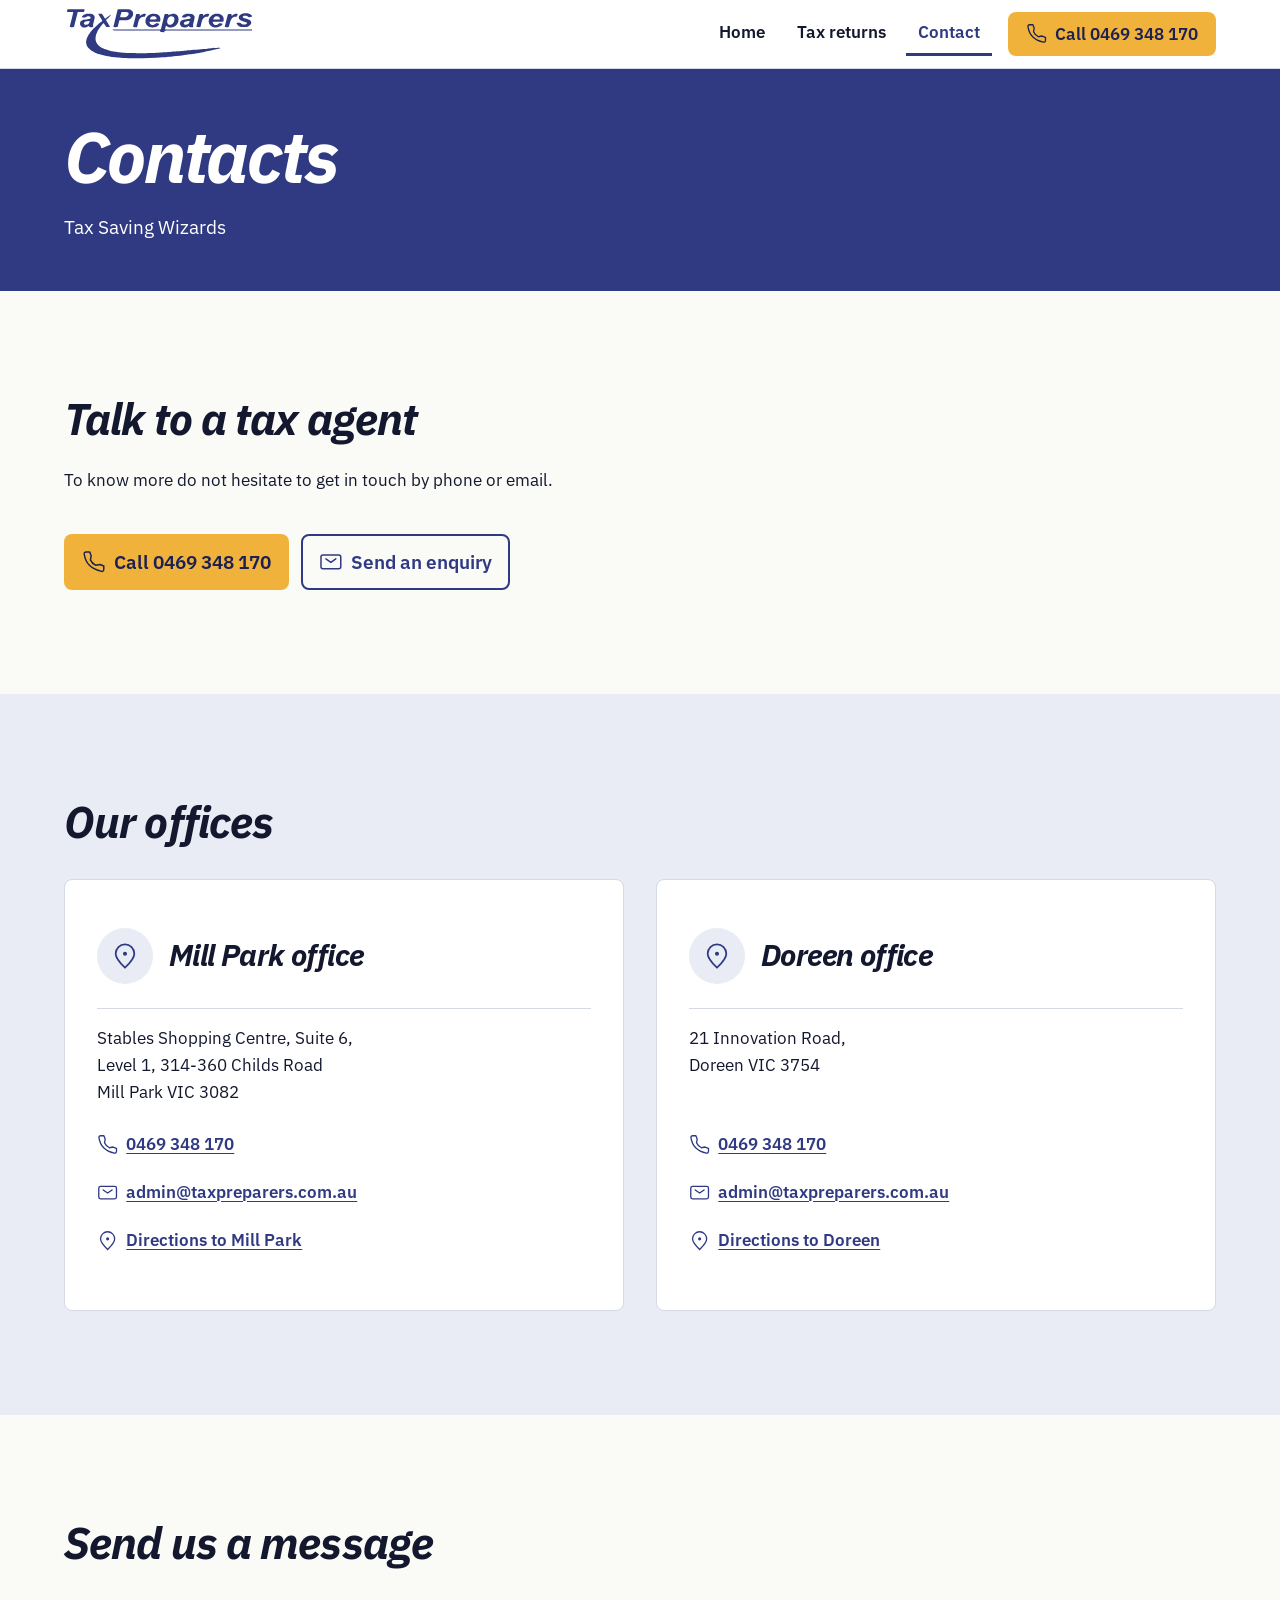
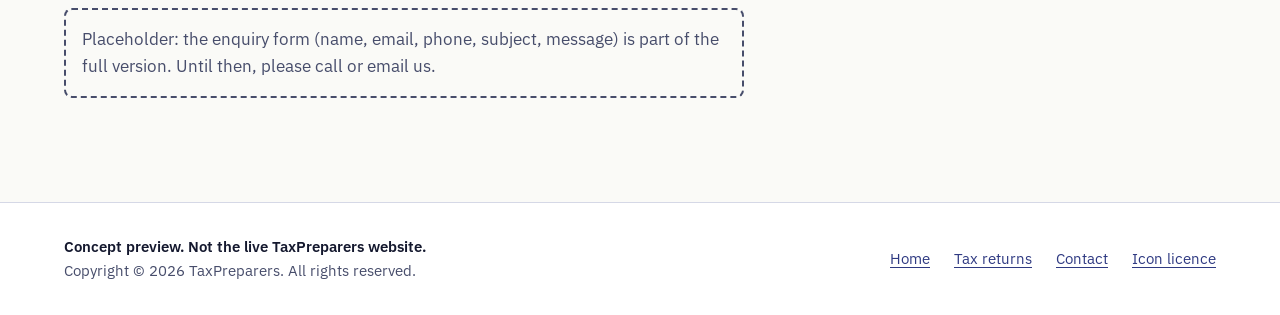
==== commit f646bc87: "Carry the panel style through the rest of the site Generalise the services panels into .panel and us" ====
--- a/tax-preparers-static-site/contacts/index.html
+++ b/tax-preparers-static-site/contacts/index.html
@@ -86,8 +86,8 @@
         <div class="shell">
           <h2 id="offices-title" class="gap-below-lg">Our offices</h2>
           <div class="offices">
-            <div class="office">
-              <h3>Mill Park office</h3>
+            <div class="office panel">
+              <div class="panel-head"><span class="panel-icon"><svg class="icon" aria-hidden="true" focusable="false" viewBox="0 0 24 24"><use href="#i-map-pin"/></svg></span><h3>Mill Park office</h3></div>
               <address>Stables Shopping Centre, Suite 6,<br>Level 1, 314-360 Childs Road<br>Mill Park VIC 3082</address>
               <ul>
                 <li><a href="tel:+61469348170"><svg class="icon" aria-hidden="true" focusable="false" viewBox="0 0 24 24"><use href="#i-phone"/></svg><span>0469 348 170</span></a></li>
@@ -95,8 +95,8 @@
                 <li><a href="https://www.google.com/maps/dir/?api=1&destination=Stables+Shopping+Centre+314-360+Childs+Road+Mill+Park+VIC+3082" rel="noopener"><svg class="icon" aria-hidden="true" focusable="false" viewBox="0 0 24 24"><use href="#i-map-pin"/></svg><span>Directions to Mill Park</span></a></li>
               </ul>
             </div>
-            <div class="office">
-              <h3>Doreen office</h3>
+            <div class="office panel">
+              <div class="panel-head"><span class="panel-icon"><svg class="icon" aria-hidden="true" focusable="false" viewBox="0 0 24 24"><use href="#i-map-pin"/></svg></span><h3>Doreen office</h3></div>
               <address>21 Innovation Road,<br>Doreen VIC 3754</address>
               <ul>
                 <li><a href="tel:+61469348170"><svg class="icon" aria-hidden="true" focusable="false" viewBox="0 0 24 24"><use href="#i-phone"/></svg><span>0469 348 170</span></a></li>
--- a/tax-preparers-static-site/styles.css
+++ b/tax-preparers-static-site/styles.css
@@ -567,41 +567,138 @@
   color: var(--color-text-muted);
 }
 
+/* Panels: white cards with an icon head. Used for the services (one per audience, business on brand navy) and the offices. */
+
 .split {
   display: grid;
   gap: var(--space-7);
 }
 
-.rows {
-  margin: var(--space-5) 0 0;
+
+.audiences {
+  display: grid;
+  gap: var(--space-5);
+}
+
+.panel {
+  display: flex;
+  flex-direction: column;
+  gap: var(--space-5);
+  padding: var(--space-6) var(--space-5);
+  background: var(--color-surface);
+  border: 1px solid var(--color-line);
+  border-radius: var(--radius-md);
+}
+
+.panel-head {
+  display: flex;
+  align-items: center;
+  gap: var(--space-4);
+  padding-bottom: var(--space-5);
+  border-bottom: 1px solid var(--color-line);
+}
+
+.panel-head h3 {
+  font-size: clamp(1.5rem, 1.2rem + 1vw, 1.875rem);
+  font-style: italic;
+  font-weight: 700;
+  letter-spacing: -0.02em;
+  line-height: 1.15;
+}
+
+.panel-icon {
+  display: grid;
+  place-items: center;
+  flex: none;
+  width: 3.5rem;
+  height: 3.5rem;
+  border-radius: 50%;
+  background: var(--color-band);
+  color: var(--color-brand);
+}
+
+.panel-icon .icon {
+  width: 1.75rem;
+  height: 1.75rem;
+}
+
+.service-list {
+  display: grid;
+  gap: var(--space-4);
+  margin: 0;
   padding: 0;
   list-style: none;
-  border-top: 2px solid var(--color-text);
-}
-
-.rows li {
-  padding-block: var(--space-4);
-  border-bottom: 1px solid var(--color-line);
-}
-
-.rows h3 + p,
-.rows strong + p {
+}
+
+.service-list li {
+  display: grid;
+  grid-template-columns: auto 1fr;
+  gap: var(--space-3);
+  align-items: start;
+}
+
+.service-list li > .icon {
+  width: 1.375rem;
+  height: 1.375rem;
+  margin-top: 0.15rem;
+  stroke-width: 2;
+  color: var(--color-brand);
+}
+
+.service-list strong {
+  font-size: 1.125rem;
+  font-weight: 600;
+}
+
+.service-list p {
   margin-top: var(--space-1);
   color: var(--color-text-muted);
 }
 
-.rows strong {
-  font-size: 1.1875rem;
-  font-weight: 600;
-}
-
-.audience > p {
-  margin-top: var(--space-3);
-  color: var(--color-text-muted);
-}
-
-.audience .text-link {
-  margin-top: var(--space-4);
+.panel .button {
+  align-self: flex-start;
+  margin-top: auto;
+}
+
+/* The advertised starting price fills the shorter panel and sits with its button. */
+.audience-price {
+  margin-top: auto;
+  padding: var(--space-4) var(--space-5);
+  background: var(--color-band);
+  border-radius: var(--radius-sm);
+  color: var(--color-brand);
+  font-size: 1.5rem;
+  font-style: italic;
+  font-weight: 700;
+  line-height: 1.2;
+  letter-spacing: -0.02em;
+}
+
+.audience-price + .button {
+  margin-top: 0;
+}
+
+.panel-brand {
+  background: var(--color-brand);
+  border-color: var(--color-brand);
+  color: var(--color-on-brand);
+}
+
+.panel-brand .panel-head {
+  border-bottom-color: var(--color-line-on-brand);
+}
+
+.panel-brand .panel-icon {
+  background: rgb(255 255 255 / 0.12);
+  color: var(--color-on-brand);
+}
+
+.panel-brand .service-list li > .icon {
+  color: var(--color-on-brand-muted);
+}
+
+.panel-brand .service-list p {
+  color: var(--color-on-brand-muted);
 }
 
 /* Agent placeholder */
@@ -815,23 +912,21 @@
 
 .offices {
   display: grid;
-  gap: var(--space-7);
+  gap: var(--space-5);
 }
 
 .office {
-  padding-top: var(--space-5);
-  border-top: 2px solid var(--color-text);
+  gap: var(--space-4);
 }
 
 .office address {
-  margin-top: var(--space-3);
   font-style: normal;
 }
 
 .office ul {
   display: grid;
   gap: var(--space-1);
-  margin: var(--space-4) 0 0;
+  margin: 0;
   padding: 0;
   list-style: none;
 }
@@ -927,13 +1022,25 @@
 
 .steps li {
   counter-increment: step;
-  padding-top: var(--space-4);
-  border-top: 2px solid var(--color-text);
-}
-
-.steps h3::before {
-  content: counter(step) ". ";
-  color: var(--color-brand);
+  padding: var(--space-6) var(--space-5);
+  background: var(--color-surface);
+  border: 1px solid var(--color-line);
+  border-radius: var(--radius-md);
+}
+
+.steps li::before {
+  content: counter(step);
+  display: grid;
+  place-items: center;
+  width: 3.5rem;
+  height: 3.5rem;
+  margin-bottom: var(--space-4);
+  border-radius: 50%;
+  background: var(--color-brand);
+  color: var(--color-on-brand);
+  font-size: 1.5rem;
+  font-style: italic;
+  font-weight: 700;
 }
 
 .steps p {
@@ -1002,9 +1109,23 @@
     align-items: flex-start;
   }
 
-  .split,
   .offices {
     grid-template-columns: 1fr 1fr;
+    gap: var(--space-6);
+  }
+
+  .split {
+    grid-template-columns: 7fr 5fr;
+    align-items: start;
+  }
+
+  .audiences {
+    grid-template-columns: 1fr 1fr;
+    gap: var(--space-6);
+  }
+
+  .panel {
+    padding: var(--space-7) var(--space-6);
   }
 
   /* Three lines, the longer of the two addresses, so both offices are the same height. */
@@ -1118,14 +1239,33 @@
   margin-bottom: var(--space-6);
 }
 
-/* Explicit ratio and start alignment: as a grid item the image otherwise has no reserved height before it loads. */
-.badge {
-  width: 16rem;
+/* Registration card: the TPB badge on white, beside the registration text. Explicit ratio so the image has reserved height before it loads. */
+.registration-card {
+  display: grid;
+  justify-items: center;
+  gap: var(--space-4);
+  align-self: start;
+  margin: 0;
+  padding: var(--space-6) var(--space-5);
+  background: var(--color-surface);
+  border: 1px solid var(--color-line);
+  border-radius: var(--radius-md);
+  text-align: center;
+}
+
+.registration-card img {
+  width: min(100%, 20rem);
+  height: auto;
   aspect-ratio: 520 / 266;
-  justify-self: start;
-  align-self: start;
-  margin-top: var(--space-4);
-  mix-blend-mode: multiply;
+}
+
+.registration-card figcaption {
+  color: var(--color-text-muted);
+  font-weight: 600;
+}
+
+.gap-above-xl {
+  margin-top: var(--space-8);
 }
 
 .proof-list a {
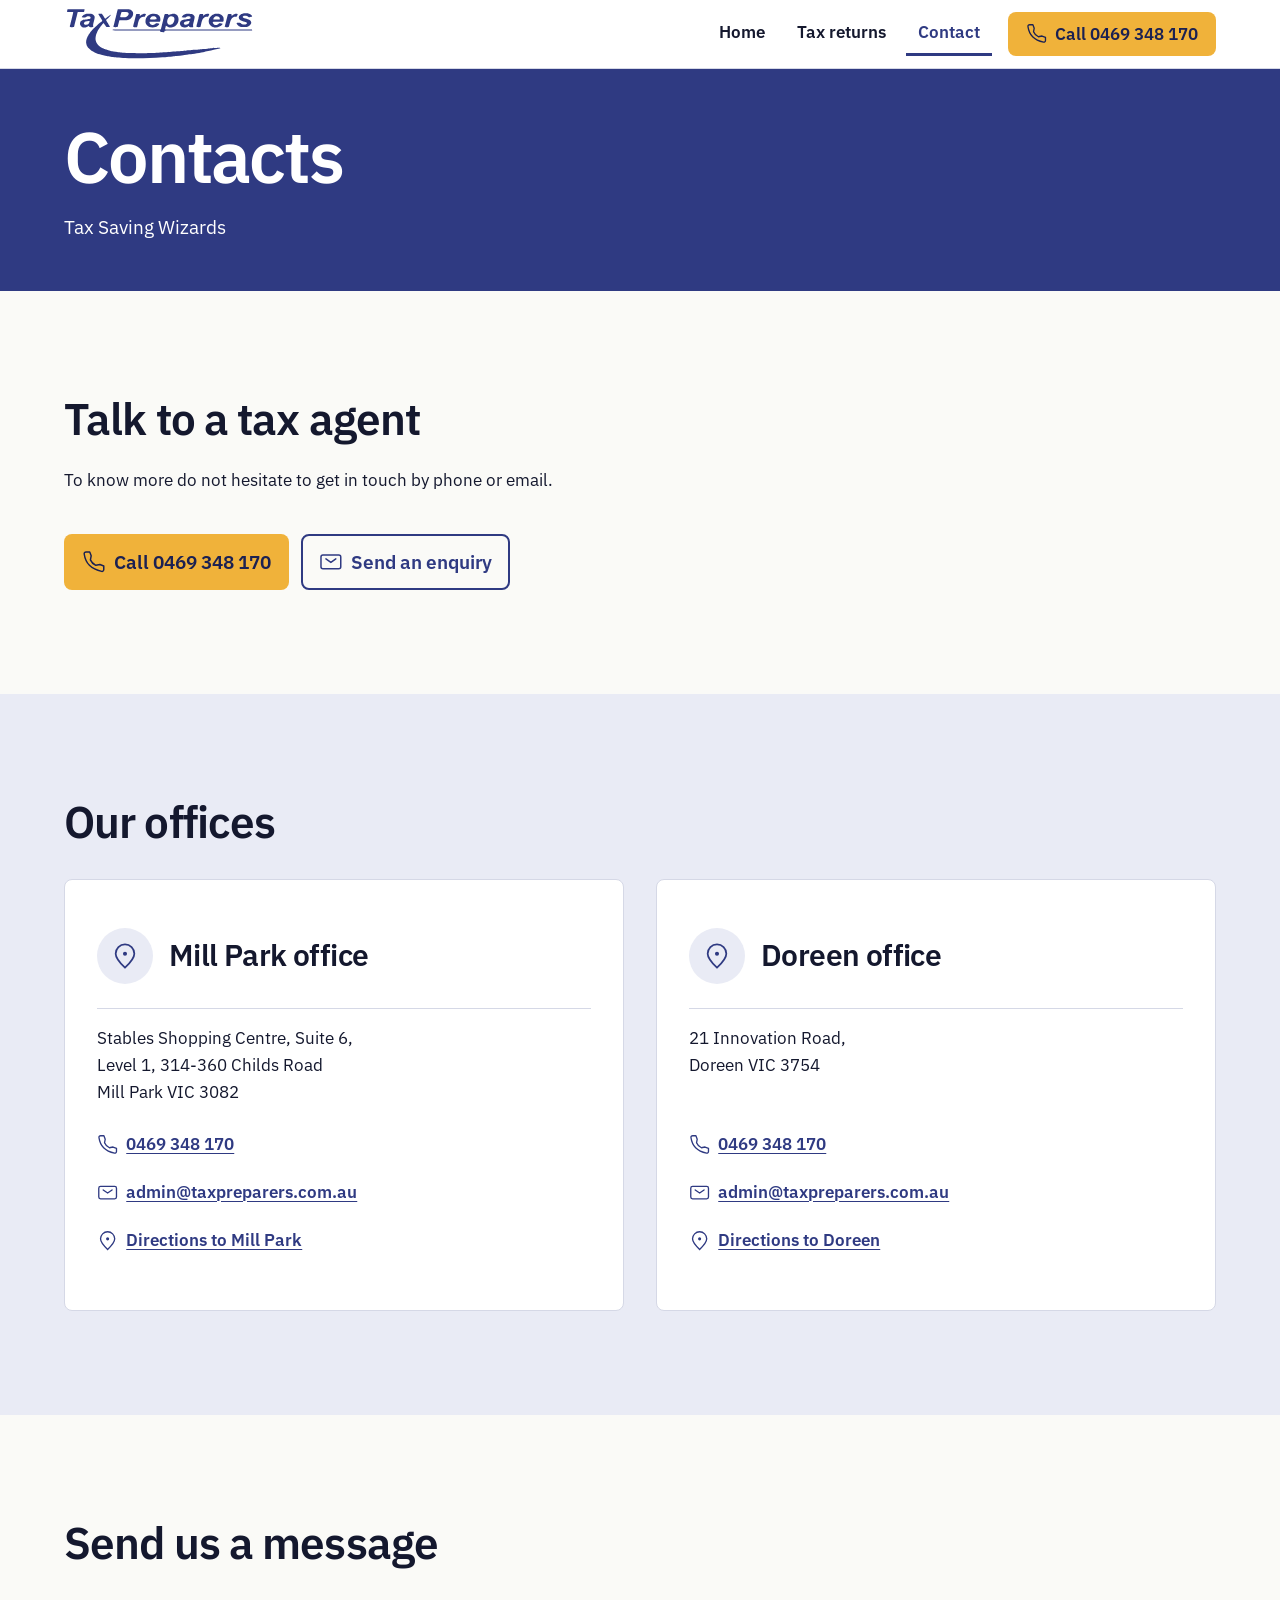
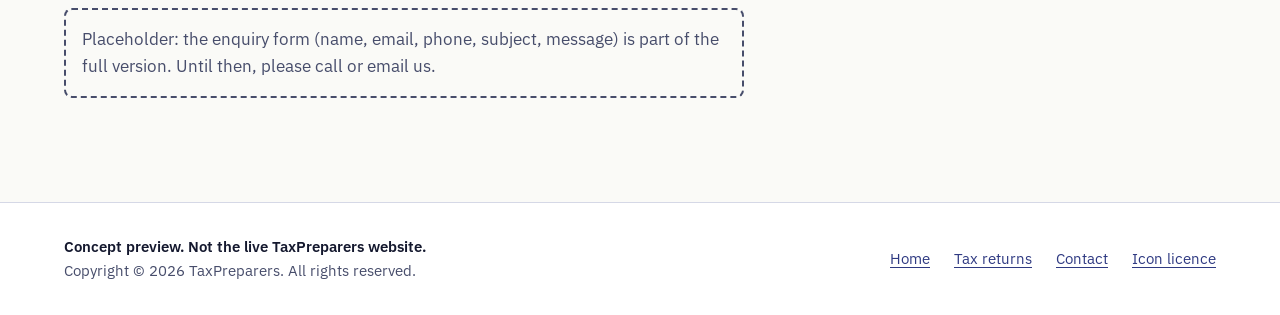
==== commit 589080fd: "Upright page titles; widen the common questions Page titles are now upright semibold, leaving italic" ====
--- a/tax-preparers-static-site/contacts/index.html
+++ b/tax-preparers-static-site/contacts/index.html
@@ -14,7 +14,6 @@
     <meta property="og:url" content="https://www.taxpreparers.com.au/contacts/">
     <meta name="theme-color" content="#2f3a82">
     <link rel="icon" href="../assets/images/favicon.svg" type="image/svg+xml">
-    <link rel="preload" href="../assets/fonts/ibm-plex-sans-latin-700-italic.woff2" as="font" type="font/woff2" crossorigin>
     <link rel="preload" href="../assets/fonts/ibm-plex-sans-latin-400-normal.woff2" as="font" type="font/woff2" crossorigin>
     <link rel="preload" href="../assets/fonts/ibm-plex-sans-latin-600-normal.woff2" as="font" type="font/woff2" crossorigin>
     <link rel="stylesheet" href="../styles.css">
--- a/tax-preparers-static-site/styles.css
+++ b/tax-preparers-static-site/styles.css
@@ -127,10 +127,14 @@
   text-wrap: balance;
 }
 
-h1,
+/* Italic is kept for the closing quote only. Headings are upright. */
+h1 {
+  font-weight: 600;
+  letter-spacing: -0.02em;
+}
+
 h2 {
-  font-style: italic;
-  font-weight: 700;
+  font-weight: 600;
   letter-spacing: -0.02em;
 }
 
@@ -600,8 +604,7 @@
 
 .panel-head h3 {
   font-size: clamp(1.5rem, 1.2rem + 1vw, 1.875rem);
-  font-style: italic;
-  font-weight: 700;
+  font-weight: 600;
   letter-spacing: -0.02em;
   line-height: 1.15;
 }
@@ -668,8 +671,7 @@
   border-radius: var(--radius-sm);
   color: var(--color-brand);
   font-size: 1.5rem;
-  font-style: italic;
-  font-weight: 700;
+  font-weight: 600;
   line-height: 1.2;
   letter-spacing: -0.02em;
 }
@@ -1039,8 +1041,7 @@
   background: var(--color-brand);
   color: var(--color-on-brand);
   font-size: 1.5rem;
-  font-style: italic;
-  font-weight: 700;
+  font-weight: 600;
 }
 
 .steps p {
@@ -1301,10 +1302,28 @@
 
 /* Common questions */
 
+/* Heading and a call button on the left, the questions across the rest of the width. */
+.faq-layout {
+  display: grid;
+  gap: var(--space-5);
+}
+
+.faq-aside {
+  display: grid;
+  gap: var(--space-5);
+  justify-items: start;
+  align-content: start;
+}
+
 .faq {
-  max-width: 48rem;
-  margin-top: var(--space-5);
   border-top: 2px solid var(--color-text);
+}
+
+@media (min-width: 56rem) {
+  .faq-layout {
+    grid-template-columns: 5fr 7fr;
+    column-gap: var(--space-7);
+  }
 }
 
 .faq details {
@@ -1350,8 +1369,7 @@
   margin-top: var(--space-5);
   color: var(--color-on-brand);
   font-size: clamp(1.5rem, 1.05rem + 1.9vw, 2.25rem);
-  font-style: italic;
-  font-weight: 700;
+  font-weight: 600;
   line-height: 1.15;
   letter-spacing: -0.02em;
 }
